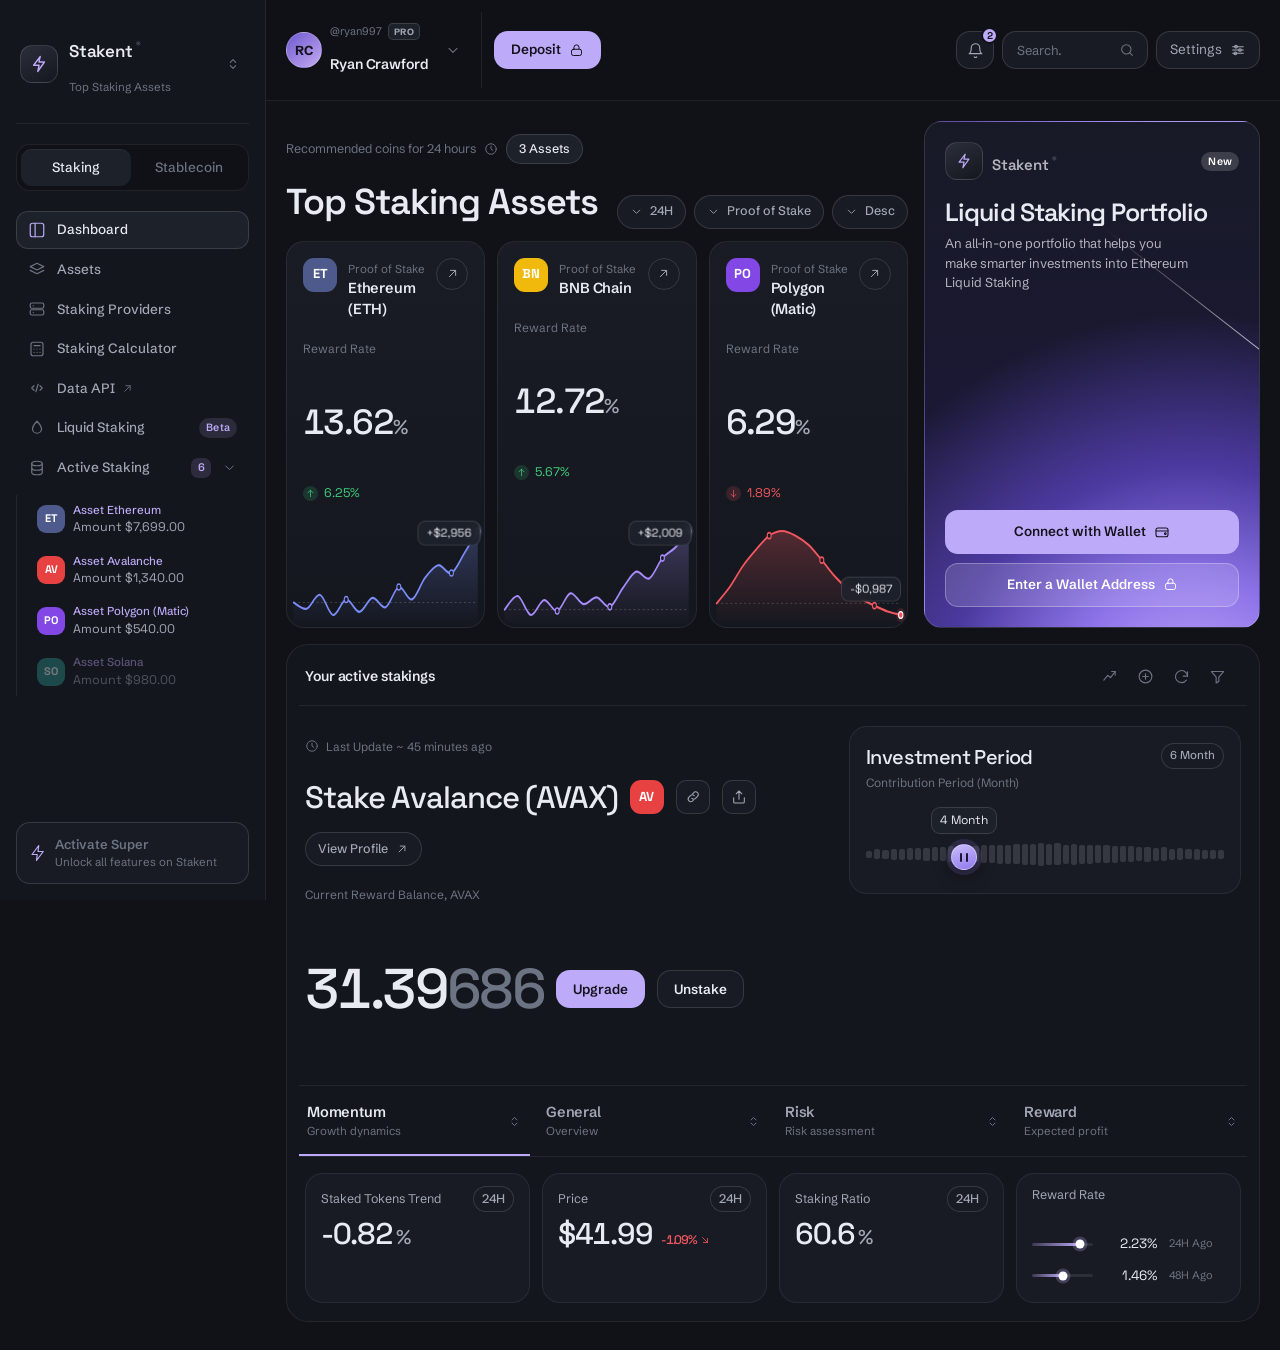
==== index.html @ 8766673e "feat: Stakent staking dashboard with GitHub Pages deploy Static, dependency-free recreation of a cry" ====
<!doctype html>
<html lang="en">
  <head>
    <meta charset="utf-8" />
    <meta name="viewport" content="width=device-width, initial-scale=1, viewport-fit=cover" />
    <title>Stakent Staking Dashboard</title>
    <meta
      name="description"
      content="Stakent — a liquid staking dashboard: top staking assets, reward rates and active positions."
    />
    <meta name="theme-color" content="#0c0e13" />
    <link rel="icon" href="./assets/img/favicon.svg" type="image/svg+xml" />

    <link rel="preconnect" href="https://fonts.googleapis.com" />
    <link rel="preconnect" href="https://fonts.gstatic.com" crossorigin />
    <link
      rel="stylesheet"
      href="https://fonts.googleapis.com/css2?family=Schibsted+Grotesk:wght@400;500;600;700&family=Space+Grotesk:wght@400;500;600;700&display=swap"
    />

    <link rel="stylesheet" href="./assets/css/tokens.css" />
    <link rel="stylesheet" href="./assets/css/layout.css" />
    <link rel="stylesheet" href="./assets/css/components.css" />
  </head>

  <body>
    <div class="app">
      <div class="scrim" aria-hidden="true"></div>

      <!-- ============================ sidebar ============================ -->
      <aside class="sidebar" aria-label="Sidebar">
        <div class="brand">
          <span class="brand__mark" data-icon="logo" data-icon-size="20"></span>
          <div>
            <p class="brand__name">Stakent<sup>®</sup></p>
            <p class="brand__sub">Top Staking Assets</p>
          </div>
          <button type="button" class="brand__switch" aria-label="Switch workspace">
            <span data-icon="chevronUpDown" data-icon-size="16"></span>
          </button>
        </div>

        <div class="segmented" role="group" aria-label="Portfolio type">
          <button type="button" aria-pressed="true">Staking</button>
          <button type="button" aria-pressed="false">Stablecoin</button>
        </div>

        <nav class="sidebar__nav" id="sidebar-nav" aria-label="Main"></nav>

        <div class="sidebar__foot">
          <button type="button" class="promo-super">
            <span data-icon="bolt" data-icon-size="18"></span>
            <span>
              <b>Activate Super</b>
              <span>Unlock all features on Stakent</span>
            </span>
          </button>
        </div>
      </aside>

      <!-- ============================= main ============================== -->
      <div class="main">
        <header class="topbar">
          <button type="button" class="menu-btn" id="menu-btn" aria-label="Open navigation">
            <span data-icon="menu" data-icon-size="18"></span>
          </button>

          <div class="user">
            <span class="user__avatar" aria-hidden="true">RC</span>
            <div>
              <p class="user__handle">@ryan997 <span class="user__pro">PRO</span></p>
              <p class="user__name">Ryan Crawford</p>
            </div>
            <button type="button" class="icon-btn icon-btn--bare" aria-label="Account menu">
              <span data-icon="chevronDown" data-icon-size="16"></span>
            </button>
          </div>

          <button type="button" class="btn btn--primary">
            Deposit <span data-icon="lock" data-icon-size="15"></span>
          </button>

          <div class="topbar__right">
            <button type="button" class="icon-btn" aria-label="Notifications, 2 unread">
              <span data-icon="bell" data-icon-size="17"></span>
              <span class="badge num" aria-hidden="true">2</span>
            </button>

            <div class="search">
              <label class="visually-hidden" for="q">Search assets</label>
              <input id="q" type="search" placeholder="Search." autocomplete="off" />
              <span data-icon="search" data-icon-size="16"></span>
            </div>

            <button type="button" class="pill-btn">
              Settings <span data-icon="settings" data-icon-size="16"></span>
            </button>
          </div>
        </header>

        <main class="content">
          <!-- ------------------------- overview ------------------------- -->
          <section class="overview" aria-labelledby="overview-title">
            <div>
              <div class="section-head">
                <div>
                  <p class="eyebrow">
                    Recommended coins for 24 hours
                    <span data-icon="clock" data-icon-size="14"></span>
                    <span class="chip chip--solid">3 Assets</span>
                  </p>
                  <h1 class="title-xl" id="overview-title">Top Staking Assets</h1>
                </div>

                <div class="section-head__filters" id="asset-filters">
                  <button type="button" class="chip chip--button">
                    <span data-icon="chevronDown" data-icon-size="13"></span> 24H
                  </button>
                  <button type="button" class="chip chip--button">
                    <span data-icon="chevronDown" data-icon-size="13"></span> Proof of Stake
                  </button>
                  <button type="button" class="chip chip--button">
                    <span data-icon="chevronDown" data-icon-size="13"></span> Desc
                  </button>
                </div>
              </div>

              <div class="asset-grid" id="asset-grid"></div>
            </div>

            <aside class="promo" aria-labelledby="promo-title">
              <div class="promo__top">
                <span class="brand__mark" data-icon="logo" data-icon-size="18"></span>
                <p class="brand__name">Stakent<sup>®</sup></p>
                <span class="tag">New</span>
              </div>
              <div>
                <h2 id="promo-title">Liquid Staking Portfolio</h2>
                <p>
                  An all-in-one portfolio that helps you make smarter investments into Ethereum
                  Liquid Staking
                </p>
              </div>
              <div class="promo__actions">
                <button type="button" class="btn btn--primary">
                  Connect with Wallet <span data-icon="wallet" data-icon-size="16"></span>
                </button>
                <button type="button" class="btn btn--glass">
                  Enter a Wallet Address <span data-icon="lock" data-icon-size="15"></span>
                </button>
              </div>
            </aside>
          </section>

          <!-- ---------------------- active stakings --------------------- -->
          <section class="panel" aria-labelledby="stakings-title">
            <header class="panel__head">
              <h3 id="stakings-title">Your active stakings</h3>
              <div class="panel__tools">
                <button type="button" class="icon-btn--bare" aria-label="Performance chart">
                  <span data-icon="chart" data-icon-size="17"></span>
                </button>
                <button type="button" class="icon-btn--bare" aria-label="Add a staking">
                  <span data-icon="plus" data-icon-size="17"></span>
                </button>
                <button type="button" class="icon-btn--bare" aria-label="Refresh">
                  <span data-icon="refresh" data-icon-size="17"></span>
                </button>
                <button type="button" class="icon-btn--bare" aria-label="Filter">
                  <span data-icon="filter" data-icon-size="17"></span>
                </button>
              </div>
            </header>

            <div class="staking__body">
              <div id="stake-summary"></div>

              <div class="period">
                <div class="period__head">
                  <div>
                    <h4>Investment Period</h4>
                    <p class="period__sub">Contribution Period (Month)</p>
                  </div>
                  <span class="chip chip--sm" id="period-plan"></span>
                </div>

                <div class="slider" id="period-slider">
                  <span class="slider__bubble"></span>
                  <div class="slider__ruler" aria-hidden="true"></div>
                  <input
                    id="period-months"
                    type="range"
                    step="1"
                    aria-label="Contribution period in months"
                  />
                  <span class="slider__knob"></span>
                </div>
              </div>
            </div>

            <div class="tabs" id="stat-tabs" role="tablist" aria-label="Staking metrics"></div>

            <div class="stat-grid" id="stat-grid" role="tabpanel" aria-labelledby="tab-momentum"></div>
          </section>
        </main>
      </div>
    </div>

    <script type="module" src="./assets/js/app.js"></script>
  </body>
</html>
---- assets/css/tokens.css ----
/* ==========================================================================
   tokens.css — design tokens, reset and base typography
   Single source of truth for color, type, spacing and radii.
   ========================================================================== */

:root {
  color-scheme: dark;

  /* Surfaces — neutrals carry a slight violet bias so they sit with the accent */
  --bg: #0c0e13;
  --shell: #101218;
  --panel: #14161d;
  --card: #181b23;
  --card-2: #1d212a;
  --line: rgba(255, 255, 255, 0.07);
  --line-2: rgba(255, 255, 255, 0.13);

  /* Ink */
  --ink: #e9ebf2;
  --ink-2: #a1a7b6;
  --ink-3: #6c7382;

  /* Accent */
  --accent: #bdaaf8;
  --accent-2: #8f78ef;
  --accent-deep: #5b46b8;

  /* Semantic — kept separate from the accent hue */
  --pos: #3ecf7e;
  --neg: #f2565f;

  /* Series colors for charts */
  --series-blue: #7b8bf7;
  --series-violet: #a78bfa;
  --series-red: #f2565f;

  /* Coin brand marks */
  --eth: #4f5a8c;
  --bnb: #f0b90b;
  --matic: #8247e5;
  --avax: #e84142;
  --sol: #2b8f88;

  /* Radii */
  --r-xl: 22px;
  --r-lg: 18px;
  --r-md: 14px;
  --r-sm: 10px;

  /* Type */
  --ui: "Schibsted Grotesk", -apple-system, BlinkMacSystemFont, "Segoe UI", Roboto,
    Helvetica, Arial, sans-serif;
  --display: "Space Grotesk", "Schibsted Grotesk", -apple-system, "Segoe UI", Roboto,
    Helvetica, Arial, sans-serif;

  /* Spacing scale */
  --sp-1: 4px;
  --sp-2: 8px;
  --sp-3: 12px;
  --sp-4: 16px;
  --sp-5: 20px;
  --sp-6: 28px;
}

/* --- reset ---------------------------------------------------------------- */

*,
*::before,
*::after {
  box-sizing: border-box;
}

html,
body {
  height: 100%;
}

body {
  margin: 0;
  background: var(--bg);
  color: var(--ink);
  font-family: var(--ui);
  font-size: 14px;
  line-height: 1.45;
  -webkit-font-smoothing: antialiased;
  text-rendering: optimizeLegibility;
}

button {
  font: inherit;
  color: inherit;
  background: none;
  border: 0;
  padding: 0;
  cursor: pointer;
}

a {
  color: inherit;
  text-decoration: none;
}

svg {
  display: block;
}

img {
  max-width: 100%;
}

ul {
  margin: 0;
  padding: 0;
  list-style: none;
}

h1,
h2,
h3,
h4 {
  margin: 0;
  text-wrap: balance;
}

/* --- base utilities ------------------------------------------------------- */

.num {
  font-family: var(--display);
  font-variant-numeric: tabular-nums;
}

.visually-hidden {
  position: absolute;
  width: 1px;
  height: 1px;
  margin: -1px;
  padding: 0;
  overflow: hidden;
  clip-path: inset(50%);
  white-space: nowrap;
}

:focus-visible {
  outline: 2px solid var(--accent);
  outline-offset: 2px;
  border-radius: 6px;
}

@media (prefers-reduced-motion: reduce) {
  *,
  *::before,
  *::after {
    animation-duration: 0.001ms !important;
    animation-iteration-count: 1 !important;
    transition-duration: 0.001ms !important;
  }
}
---- assets/css/layout.css ----
/* ==========================================================================
   layout.css — app shell, sidebar, topbar, content grids and breakpoints
   ========================================================================== */

.app {
  display: grid;
  grid-template-columns: 266px minmax(0, 1fr);
  min-height: 100%;
  background: var(--shell);
}

/* --- sidebar -------------------------------------------------------------- */

.sidebar {
  display: flex;
  flex-direction: column;
  gap: var(--sp-5);
  padding: var(--sp-5) var(--sp-4) var(--sp-4);
  background: var(--panel);
  border-right: 1px solid var(--line);
  position: sticky;
  top: 0;
  height: 100vh;
  height: 100dvh;
  overflow-y: auto;
  scrollbar-width: thin;
}

.sidebar__nav {
  display: flex;
  flex-direction: column;
  gap: 2px;
}

.sidebar__foot {
  margin-top: auto;
  padding-top: var(--sp-3);
}

/* --- main column ---------------------------------------------------------- */

.main {
  min-width: 0;
  display: flex;
  flex-direction: column;
}

.topbar {
  position: sticky;
  top: env(safe-area-inset-top, 0px);
  z-index: 30;
  display: flex;
  align-items: center;
  gap: var(--sp-3);
  padding: var(--sp-3) var(--sp-5);
  background: rgba(16, 18, 24, 0.92);
  backdrop-filter: blur(10px);
  border-bottom: 1px solid var(--line);
}

.topbar__right {
  margin-left: auto;
  display: flex;
  align-items: center;
  gap: var(--sp-2);
}

.content {
  padding-inline: var(--sp-5);
  padding-block: var(--sp-5) var(--sp-6);
  display: flex;
  flex-direction: column;
  gap: var(--sp-4);
}

/* --- section grids -------------------------------------------------------- */

.overview {
  display: grid;
  grid-template-columns: minmax(0, 1fr) 336px;
  gap: var(--sp-4);
  align-items: stretch;
}

.section-head {
  display: flex;
  align-items: flex-end;
  gap: var(--sp-4);
  flex-wrap: wrap;
  margin-bottom: var(--sp-3);
}

.section-head__filters {
  margin-left: auto;
  display: flex;
  gap: var(--sp-2);
  flex-wrap: wrap;
}

.asset-grid {
  display: grid;
  grid-template-columns: repeat(3, minmax(0, 1fr));
  gap: var(--sp-3);
}

.staking__body {
  display: grid;
  align-items: start;
  grid-template-columns: minmax(0, 1fr) 392px;
  gap: var(--sp-5);
  padding: var(--sp-5) 6px 6px;
}

.stat-grid {
  display: grid;
  grid-template-columns: repeat(4, minmax(0, 1fr));
  gap: var(--sp-3);
  padding: var(--sp-4) 6px 6px;
}

.tabs {
  display: grid;
  grid-template-columns: repeat(4, minmax(0, 1fr));
  gap: var(--sp-2);
  border-top: 1px solid var(--line);
  border-bottom: 1px solid var(--line);
  margin-top: 6px;
}

/* --- mobile drawer scrim -------------------------------------------------- */

.scrim {
  display: none;
}

/* --- breakpoints ---------------------------------------------------------- */

@media (max-width: 1240px) {
  .overview {
    grid-template-columns: minmax(0, 1fr);
  }
  .staking__body {
    grid-template-columns: minmax(0, 1fr);
  }
  .stat-grid {
    grid-template-columns: repeat(2, minmax(0, 1fr));
  }
}

@media (max-width: 1040px) {
  .app {
    grid-template-columns: minmax(0, 1fr);
  }
  .sidebar {
    position: fixed;
    z-index: 60;
    left: 0;
    top: 0;
    width: 282px;
    transform: translateX(-102%);
    transition: transform 0.26s ease;
  }
  .app.is-nav-open .sidebar {
    transform: none;
  }
  .app.is-nav-open .scrim {
    display: block;
    position: fixed;
    inset: 0;
    z-index: 55;
    background: rgba(6, 7, 10, 0.6);
  }
  .asset-grid {
    grid-template-columns: repeat(2, minmax(0, 1fr));
  }
  .tabs {
    grid-template-columns: repeat(2, minmax(0, 1fr));
  }
}

@media (max-width: 720px) {
  .content {
    padding-inline: var(--sp-4);
    padding-block: var(--sp-4) var(--sp-6);
  }
  .topbar {
    padding-inline: var(--sp-4);
    gap: var(--sp-2);
  }
  .asset-grid,
  .stat-grid,
  .tabs {
    grid-template-columns: minmax(0, 1fr);
  }
  .section-head__filters {
    margin-left: 0;
  }
  .staking__body {
    padding-inline: 0;
  }
  .stat-grid {
    padding-inline: 0;
  }
}
---- assets/css/components.css ----
/* ==========================================================================
   components.css — every repeated object on the dashboard
   Order: primitives → sidebar → topbar → asset cards → promo → staking panel
   ========================================================================== */

/* --- primitives ----------------------------------------------------------- */

.btn {
  display: inline-flex;
  align-items: center;
  justify-content: center;
  gap: var(--sp-2);
  height: 38px;
  padding-inline: var(--sp-4);
  border-radius: var(--r-md);
  border: 1px solid transparent;
  font-size: 13.5px;
  font-weight: 600;
  transition: transform 0.12s ease, filter 0.18s ease, background 0.18s ease;
}
.btn:active {
  transform: translateY(1px);
}
.btn--primary {
  background: var(--accent);
  color: #14121d;
}
.btn--primary:hover {
  filter: brightness(1.07);
}
.btn--outline {
  background: var(--card);
  border-color: var(--line-2);
  color: var(--ink);
}
.btn--outline:hover {
  background: var(--card-2);
}

.icon-btn {
  width: 38px;
  height: 38px;
  border-radius: var(--r-md);
  border: 1px solid var(--line-2);
  background: var(--card);
  display: grid;
  place-items: center;
  color: var(--ink-2);
  position: relative;
  flex: none;
}
.icon-btn:hover {
  background: var(--card-2);
  color: var(--ink);
}
.icon-btn--sm {
  width: 34px;
  height: 34px;
  border-radius: var(--r-sm);
}
.icon-btn--round {
  width: 32px;
  height: 32px;
  border-radius: 50%;
  background: transparent;
}
.icon-btn--bare {
  width: 32px;
  height: 32px;
  border-radius: 9px;
  border-color: transparent;
  background: transparent;
  color: var(--ink-3);
}
.icon-btn--bare:hover {
  background: var(--card-2);
}

.chip {
  display: inline-flex;
  align-items: center;
  gap: 7px;
  height: 30px;
  padding-inline: var(--sp-3);
  border-radius: 999px;
  border: 1px solid var(--line-2);
  background: var(--card);
  color: var(--ink-2);
  font-size: 12.5px;
  font-weight: 500;
  white-space: nowrap;
}
.chip--solid {
  background: var(--card-2);
  color: var(--ink);
}
.chip--button {
  height: 34px;
  cursor: pointer;
  transition: border-color 0.18s ease, color 0.18s ease;
}
.chip--button:hover {
  border-color: rgba(255, 255, 255, 0.24);
  color: var(--ink);
}
.chip--sm {
  height: 26px;
  padding-inline: var(--sp-2);
  font-size: 11.5px;
}

.tag {
  font-size: 10.5px;
  font-weight: 600;
  letter-spacing: 0.2px;
  padding: 2px 7px;
  border-radius: 999px;
  background: rgba(189, 170, 248, 0.14);
  color: var(--accent);
}

.count {
  min-width: 20px;
  height: 20px;
  padding-inline: 6px;
  border-radius: 7px;
  display: grid;
  place-items: center;
  background: rgba(189, 170, 248, 0.15);
  color: var(--accent);
  font-size: 11px;
  font-weight: 600;
}

.eyebrow {
  display: flex;
  align-items: center;
  gap: var(--sp-2);
  flex-wrap: wrap;
  color: var(--ink-3);
  font-size: 12.5px;
}

.title-xl {
  font-family: var(--display);
  font-size: clamp(26px, 3.4vw, 36px);
  font-weight: 600;
  letter-spacing: -1px;
  margin-top: 6px;
}

.coin-mark {
  display: grid;
  place-items: center;
  flex: none;
  color: #fff;
  font-family: var(--display);
  font-weight: 700;
  border-radius: 11px;
  width: 34px;
  height: 34px;
  font-size: 13px;
}
.coin-mark--sm {
  width: 28px;
  height: 28px;
  border-radius: 9px;
  font-size: 11px;
}

/* --- sidebar -------------------------------------------------------------- */

.brand {
  display: flex;
  align-items: center;
  gap: 11px;
  padding: 2px 4px var(--sp-4);
  border-bottom: 1px solid var(--line);
}
.brand__mark {
  width: 38px;
  height: 38px;
  border-radius: 12px;
  flex: none;
  display: grid;
  place-items: center;
  background: linear-gradient(150deg, #2b2f3b, #15171e);
  border: 1px solid var(--line-2);
  color: var(--accent);
}
.brand__name {
  display: flex;
  align-items: flex-start;
  gap: 3px;
  font-family: var(--display);
  font-size: 17px;
  font-weight: 600;
  letter-spacing: -0.2px;
}
.brand__name sup {
  font-size: 9px;
  font-weight: 500;
  color: var(--ink-3);
}
.brand__sub {
  margin-top: -2px;
  font-size: 11.5px;
  color: var(--ink-3);
}
.brand__switch {
  margin-left: auto;
  color: var(--ink-3);
  display: grid;
  place-items: center;
  padding: var(--sp-1);
}

.segmented {
  display: grid;
  grid-template-columns: 1fr 1fr;
  gap: var(--sp-1);
  padding: var(--sp-1);
  background: #0f1117;
  border: 1px solid var(--line);
  border-radius: var(--r-md);
}
.segmented button {
  padding: 9px var(--sp-2);
  border-radius: 11px;
  font-size: 13.5px;
  font-weight: 500;
  color: var(--ink-3);
  transition: background 0.18s ease, color 0.18s ease;
}
.segmented button[aria-pressed="true"] {
  background: var(--card-2);
  color: var(--ink);
  box-shadow: inset 0 1px 0 rgba(255, 255, 255, 0.05);
}

.nav-item {
  display: flex;
  align-items: center;
  gap: 11px;
  width: 100%;
  text-align: left;
  padding: var(--sp-2) 11px;
  border-radius: 12px;
  border: 1px solid transparent;
  color: var(--ink-2);
  font-size: 13.5px;
  font-weight: 500;
  transition: background 0.16s ease, color 0.16s ease;
}
.nav-item:hover {
  background: rgba(255, 255, 255, 0.035);
  color: var(--ink);
}
.nav-item.is-active {
  background: var(--card-2);
  border-color: var(--line-2);
  color: var(--ink);
}
.nav-item__icon {
  color: var(--ink-3);
  flex: none;
}
.nav-item.is-active .nav-item__icon {
  color: var(--accent);
}
.nav-item__label {
  flex: 1;
  display: flex;
  align-items: center;
  gap: 6px;
}
.nav-item__external {
  color: var(--ink-3);
}
.nav-item__caret {
  color: var(--ink-3);
  transition: transform 0.2s ease;
}
.nav-item[aria-expanded="false"] .nav-item__caret {
  transform: rotate(180deg);
}

.nav-sub {
  display: flex;
  flex-direction: column;
  gap: 2px;
  margin: 6px 0 2px;
  padding-left: var(--sp-3);
  border-left: 1px solid var(--line);
}
.nav-sub__row {
  display: flex;
  align-items: center;
  gap: var(--sp-2);
  width: 100%;
  text-align: left;
  padding: 7px var(--sp-2);
  border-radius: 11px;
}
.nav-sub__row:hover {
  background: rgba(255, 255, 255, 0.035);
}
.nav-sub__row.is-muted {
  opacity: 0.42;
}
.nav-sub__label {
  display: block;
  font-size: 11.5px;
  font-weight: 500;
  color: var(--accent);
}
.nav-sub__value {
  display: block;
  font-size: 12.5px;
  color: var(--ink-2);
  font-family: var(--display);
}

.promo-super {
  display: flex;
  align-items: center;
  gap: var(--sp-2);
  width: 100%;
  text-align: left;
  padding: var(--sp-3);
  background: var(--card);
  border: 1px solid var(--line-2);
  border-radius: var(--r-md);
  transition: border-color 0.18s ease, background 0.18s ease;
}
.promo-super:hover {
  border-color: rgba(189, 170, 248, 0.45);
  background: var(--card-2);
}
.promo-super [data-icon] {
  color: var(--accent);
  flex: none;
}
.promo-super b {
  display: block;
  font-size: 13px;
  font-weight: 600;
}
.promo-super span {
  display: block;
  font-size: 11.5px;
  color: var(--ink-3);
}

/* --- topbar --------------------------------------------------------------- */

.menu-btn {
  display: none;
  width: 36px;
  height: 36px;
  border: 1px solid var(--line-2);
  border-radius: 11px;
  place-items: center;
  color: var(--ink-2);
  flex: none;
}

.user {
  display: flex;
  align-items: center;
  gap: var(--sp-2);
  padding-right: var(--sp-3);
  border-right: 1px solid var(--line);
}
.user__avatar {
  width: 36px;
  height: 36px;
  border-radius: 50%;
  flex: none;
  display: grid;
  place-items: center;
  background: linear-gradient(140deg, #6f5ad0, #c3a9f0);
  border: 1px solid rgba(255, 255, 255, 0.18);
  color: #12121a;
  font-weight: 700;
  font-size: 13px;
}
.user__handle {
  display: flex;
  align-items: center;
  gap: 6px;
  font-size: 11px;
  color: var(--ink-3);
}
.user__pro {
  font-size: 9px;
  font-weight: 700;
  letter-spacing: 0.4px;
  padding: 1px 5px;
  border-radius: 5px;
  background: var(--card-2);
  border: 1px solid var(--line-2);
  color: var(--ink-2);
}
.user__name {
  font-size: 14px;
  font-weight: 600;
  letter-spacing: -0.1px;
}

.badge {
  position: absolute;
  top: -5px;
  right: -5px;
  min-width: 17px;
  height: 17px;
  border-radius: 999px;
  background: var(--accent);
  border: 2px solid var(--shell);
  color: #16121f;
  font-size: 10px;
  font-weight: 700;
  display: grid;
  place-items: center;
}

.search {
  display: flex;
  align-items: center;
  gap: var(--sp-2);
  height: 38px;
  padding-inline: var(--sp-3);
  border-radius: var(--r-md);
  border: 1px solid var(--line-2);
  background: var(--card);
  color: var(--ink-3);
}
.search input {
  width: 96px;
  border: 0;
  outline: none;
  background: none;
  color: var(--ink);
  font: inherit;
  font-size: 13px;
}
.search input::placeholder {
  color: var(--ink-3);
}

.pill-btn {
  display: inline-flex;
  align-items: center;
  gap: var(--sp-2);
  height: 38px;
  padding-inline: 13px;
  border-radius: var(--r-md);
  border: 1px solid var(--line-2);
  background: var(--card);
  color: var(--ink-2);
  font-size: 13.5px;
}
.pill-btn:hover {
  background: var(--card-2);
  color: var(--ink);
}

/* --- asset cards ---------------------------------------------------------- */

.asset-card {
  position: relative;
  overflow: hidden;
  display: flex;
  flex-direction: column;
  min-height: 246px;
  padding: var(--sp-4) var(--sp-4) 0;
  background: linear-gradient(180deg, #191c24, #14171e);
  border: 1px solid var(--line);
  border-radius: var(--r-lg);
  transition: border-color 0.2s ease, transform 0.2s ease;
}
.asset-card:hover {
  border-color: var(--line-2);
  transform: translateY(-2px);
}
.asset-card__head {
  display: flex;
  align-items: flex-start;
  gap: 11px;
}
.asset-card__kind {
  font-size: 11.5px;
  color: var(--ink-3);
}
.asset-card__name {
  font-size: 14.5px;
  font-weight: 600;
  letter-spacing: -0.2px;
}
.asset-card__head .icon-btn--round {
  margin-left: auto;
}
.asset-card__label {
  margin-top: var(--sp-5);
  font-size: 12px;
  color: var(--ink-3);
}
.asset-card__rate {
  font-family: var(--display);
  font-size: 35px;
  font-weight: 500;
  letter-spacing: -1.6px;
  line-height: 1.05;
}
.asset-card__rate span {
  font-size: 20px;
  letter-spacing: -0.5px;
  color: var(--ink-2);
}

.delta {
  display: inline-flex;
  align-items: center;
  gap: 6px;
  margin-top: var(--sp-2);
  font-family: var(--display);
  font-size: 12.5px;
}
.delta--up {
  color: var(--pos);
}
.delta--down {
  color: var(--neg);
}
.delta__dot {
  width: 15px;
  height: 15px;
  border-radius: 50%;
  display: grid;
  place-items: center;
  flex: none;
}
.delta--up .delta__dot {
  background: rgba(62, 207, 126, 0.16);
}
.delta--down .delta__dot {
  background: rgba(242, 86, 95, 0.16);
}

.spark {
  position: relative;
  margin: auto calc(var(--sp-4) * -1) 0;
  height: 112px;
}
.spark svg {
  width: 100%;
  height: 100%;
}
.spark__tip {
  position: absolute;
  transform: translate(-50%, -50%);
  padding: 3px var(--sp-2);
  border-radius: var(--sp-2);
  background: rgba(30, 34, 44, 0.92);
  border: 1px solid var(--line-2);
  backdrop-filter: blur(4px);
  font-family: var(--display);
  font-size: 11.5px;
  white-space: nowrap;
  pointer-events: none;
}

/* --- promo card ----------------------------------------------------------- */

.promo {
  position: relative;
  overflow: hidden;
  display: flex;
  flex-direction: column;
  gap: var(--sp-3);
  min-height: 100%;
  padding: var(--sp-5);
  border-radius: var(--r-lg);
  border: 1px solid rgba(255, 255, 255, 0.12);
  background: radial-gradient(
      120% 80% at 80% 118%,
      #cbb6ff 0%,
      #8d73e8 34%,
      #4c3aa0 62%,
      rgba(20, 18, 38, 0) 100%
    ),
    linear-gradient(180deg, #171a26 0%, #1b1834 58%, #2a2150 100%);
}
.promo::after {
  content: "";
  position: absolute;
  right: -40px;
  top: 34%;
  width: 220px;
  height: 1px;
  background: linear-gradient(90deg, rgba(255, 255, 255, 0), rgba(255, 255, 255, 0.75));
  transform: rotate(38deg);
}
.promo__top {
  display: flex;
  align-items: center;
  gap: 9px;
}
.promo__top .brand__name {
  font-size: 15px;
}
.promo__top .tag {
  margin-left: auto;
  background: rgba(255, 255, 255, 0.16);
  color: #fff;
}
.promo h2 {
  margin-top: 6px;
  font-family: var(--display);
  font-size: 25px;
  font-weight: 600;
  letter-spacing: -0.9px;
  line-height: 1.12;
}
.promo p {
  margin: var(--sp-2) 0 0;
  max-width: 31ch;
  font-size: 13px;
  line-height: 1.5;
  color: rgba(233, 235, 242, 0.74);
}
.promo__actions {
  margin-top: auto;
  display: flex;
  flex-direction: column;
  gap: 9px;
  position: relative;
  z-index: 1;
}
.promo__actions .btn {
  width: 100%;
  height: 44px;
  border-radius: 13px;
}
.btn--glass {
  background: rgba(255, 255, 255, 0.14);
  border: 1px solid rgba(255, 255, 255, 0.28);
  color: #fff;
  backdrop-filter: blur(6px);
}
.btn--glass:hover {
  background: rgba(255, 255, 255, 0.2);
}

/* --- active staking panel ------------------------------------------------- */

.panel {
  padding: var(--sp-3);
  background: var(--panel);
  border: 1px solid var(--line);
  border-radius: var(--r-xl);
}
.panel__head {
  display: flex;
  align-items: center;
  gap: var(--sp-3);
  padding: var(--sp-1) 6px var(--sp-3);
  border-bottom: 1px solid var(--line);
}
.panel__head h3 {
  font-size: 14px;
  font-weight: 600;
  letter-spacing: -0.1px;
}
.panel__tools {
  margin-left: auto;
  display: flex;
  gap: var(--sp-1);
}

.stamp {
  display: inline-flex;
  align-items: center;
  gap: 7px;
  font-size: 12px;
  color: var(--ink-3);
}

.stake__title {
  display: flex;
  align-items: center;
  gap: var(--sp-3);
  flex-wrap: wrap;
  margin-top: var(--sp-2);
}
.stake__title h2 {
  font-family: var(--display);
  font-size: clamp(24px, 3vw, 31px);
  font-weight: 500;
  letter-spacing: -1.1px;
}
.stake__label {
  margin: var(--sp-5) 0 2px;
  font-size: 12px;
  color: var(--ink-3);
}
.stake__balance-row {
  display: flex;
  align-items: center;
  gap: var(--sp-3);
  flex-wrap: wrap;
}
.stake__balance {
  font-family: var(--display);
  font-size: clamp(38px, 5.4vw, 56px);
  font-weight: 500;
  letter-spacing: -2.6px;
  line-height: 1;
}
.stake__balance .dim {
  color: var(--ink-3);
}

/* --- investment period ---------------------------------------------------- */

.period {
  padding: var(--sp-4);
  background: var(--card);
  border: 1px solid var(--line);
  border-radius: var(--r-lg);
}
.period__head {
  display: flex;
  align-items: flex-start;
  gap: var(--sp-3);
}
.period h4 {
  font-family: var(--display);
  font-size: 20px;
  font-weight: 500;
  letter-spacing: -0.6px;
}
.period__sub {
  margin-top: 2px;
  font-size: 12px;
  color: var(--ink-3);
}
.period__head .chip {
  margin-left: auto;
}

.slider {
  position: relative;
  margin-top: 34px;
  padding-bottom: 6px;
}
.slider__ruler {
  display: flex;
  align-items: center;
  justify-content: space-between;
  gap: 2px;
  height: 34px;
}
.slider__ruler i {
  flex: 1;
  border-radius: 2px;
  background: var(--line-2);
}
.slider input[type="range"] {
  position: absolute;
  inset: 0;
  width: 100%;
  height: 100%;
  margin: 0;
  opacity: 0;
  cursor: grab;
}
.slider__knob {
  position: absolute;
  top: 50%;
  width: 26px;
  height: 26px;
  border-radius: 50%;
  transform: translate(-50%, -50%);
  background: linear-gradient(160deg, #cdbcfb, #8f78ef);
  border: 1px solid rgba(255, 255, 255, 0.35);
  box-shadow: 0 0 0 5px rgba(143, 120, 239, 0.16), 0 6px 18px rgba(0, 0, 0, 0.45);
  display: grid;
  place-items: center;
  pointer-events: none;
}
.slider__knob::before,
.slider__knob::after {
  content: "";
  position: absolute;
  width: 2px;
  height: 9px;
  border-radius: 2px;
  background: #1b1630;
}
.slider__knob::before {
  transform: translateX(-3px);
}
.slider__knob::after {
  transform: translateX(3px);
}
.slider input[type="range"]:focus-visible ~ .slider__knob {
  box-shadow: 0 0 0 4px var(--accent);
}
.slider__bubble {
  position: absolute;
  top: -30px;
  transform: translateX(-50%);
  padding: var(--sp-1) var(--sp-2);
  border-radius: 9px;
  background: var(--card-2);
  border: 1px solid var(--line-2);
  font-family: var(--display);
  font-size: 12px;
  white-space: nowrap;
  pointer-events: none;
}

/* --- tabs ----------------------------------------------------------------- */

.tab {
  display: flex;
  align-items: center;
  gap: var(--sp-2);
  width: 100%;
  text-align: left;
  padding: var(--sp-4) var(--sp-2);
}
.tab b {
  display: block;
  font-size: 14.5px;
  font-weight: 600;
  letter-spacing: -0.2px;
  color: var(--ink-2);
}
.tab span {
  display: block;
  font-size: 11.5px;
  color: var(--ink-3);
}
.tab [data-icon] {
  margin-left: auto;
  color: var(--ink-3);
  flex: none;
}
.tab[aria-selected="true"] {
  box-shadow: inset 0 -2px 0 var(--accent);
}
.tab[aria-selected="true"] b {
  color: var(--ink);
}

/* --- stat cards ----------------------------------------------------------- */

.stat {
  display: flex;
  flex-direction: column;
  min-height: 112px;
  padding: var(--sp-3) 15px var(--sp-4);
  background: var(--card);
  border: 1px solid var(--line);
  border-radius: var(--r-lg);
}
.stat__head {
  display: flex;
  align-items: center;
  gap: var(--sp-2);
}
.stat__head span {
  font-size: 12.5px;
  color: var(--ink-2);
}
.stat__head .chip {
  margin-left: auto;
}
.stat__value {
  margin-top: auto;
  display: flex;
  align-items: baseline;
  gap: 3px;
  font-family: var(--display);
  font-size: 30px;
  font-weight: 500;
  letter-spacing: -1.3px;
}
.stat__value em {
  font-style: normal;
  font-size: 20px;
  color: var(--ink-2);
}
.stat__value small {
  display: inline-flex;
  align-items: center;
  gap: 3px;
  margin-left: 6px;
  font-size: 12.5px;
}
.stat__value small.is-down {
  color: var(--neg);
}
.stat__value small.is-up {
  color: var(--pos);
}

.meters {
  margin-top: auto;
  display: flex;
  flex-direction: column;
  gap: var(--sp-3);
}
.meter {
  display: flex;
  align-items: center;
  gap: var(--sp-3);
}
.meter__track {
  position: relative;
  flex: 1;
  height: 3px;
  border-radius: 2px;
  background: rgba(255, 255, 255, 0.09);
}
.meter__fill {
  position: absolute;
  inset: 0 auto 0 0;
  border-radius: 2px;
  background: linear-gradient(90deg, rgba(143, 120, 239, 0.15), var(--accent));
}
.meter__knob {
  position: absolute;
  top: 50%;
  width: 9px;
  height: 9px;
  border-radius: 50%;
  background: #fff;
  transform: translate(-50%, -50%);
  box-shadow: 0 0 0 3px rgba(189, 170, 248, 0.25);
}
.meter__value {
  min-width: 52px;
  text-align: right;
  font-family: var(--display);
  font-size: 13.5px;
}
.meter__when {
  min-width: 56px;
  font-size: 11px;
  color: var(--ink-3);
}

/* --- responsive: topbar pieces own their own breakpoints ------------------ */
/* Kept here, not in layout.css, so the later stylesheet cannot undo them. */

@media (max-width: 1040px) {
  .menu-btn {
    display: grid;
  }
}

@media (max-width: 720px) {
  .search,
  .user {
    display: none;
  }
}
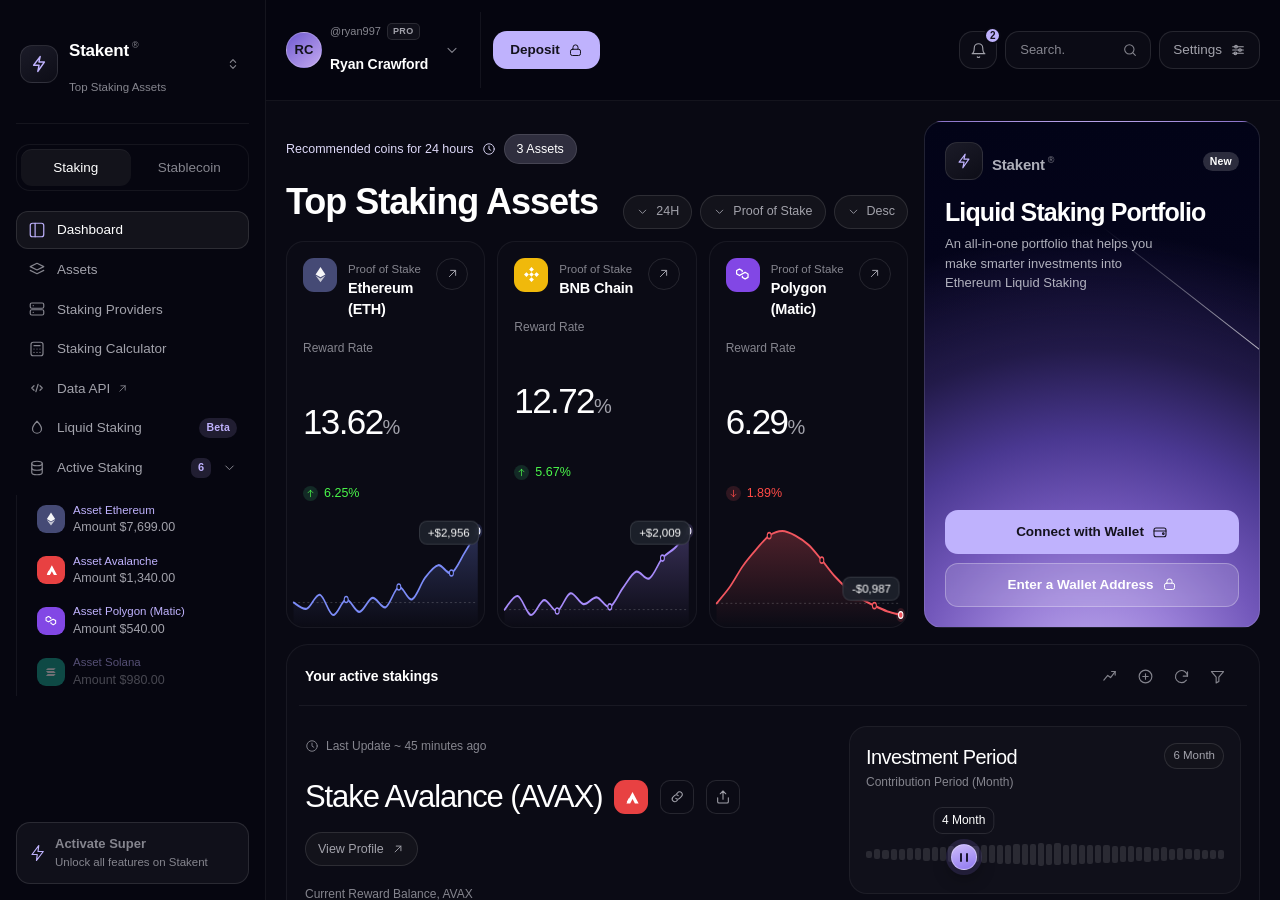
==== commit 1dc9a765: "feat: retype and recolor from measurements of the reference Typography and color were both picked by" ====
--- a/index.html
+++ b/index.html
@@ -8,14 +8,14 @@
       name="description"
       content="Stakent — a liquid staking dashboard: top staking assets, reward rates and active positions."
     />
-    <meta name="theme-color" content="#0c0e13" />
+    <meta name="theme-color" content="#060610" />
     <link rel="icon" href="./assets/img/favicon.svg" type="image/svg+xml" />
 
-    <link rel="preconnect" href="https://fonts.googleapis.com" />
-    <link rel="preconnect" href="https://fonts.gstatic.com" crossorigin />
+    <link rel="preconnect" href="https://api.fontshare.com" />
+    <link rel="preconnect" href="https://cdn.fontshare.com" crossorigin />
     <link
       rel="stylesheet"
-      href="https://fonts.googleapis.com/css2?family=Schibsted+Grotesk:wght@400;500;600;700&family=Space+Grotesk:wght@400;500;600;700&display=swap"
+      href="https://api.fontshare.com/v2/css?f%5B%5D=general-sans@400,500,600,700&display=swap"
     />
 
     <link rel="stylesheet" href="./assets/css/tokens.css" />
--- a/assets/css/tokens.css
+++ b/assets/css/tokens.css
@@ -6,28 +6,31 @@
 :root {
   color-scheme: dark;
 
-  /* Surfaces — neutrals carry a slight violet bias so they sit with the accent */
-  --bg: #0c0e13;
-  --shell: #101218;
-  --panel: #14161d;
-  --card: #181b23;
-  --card-2: #1d212a;
-  --line: rgba(255, 255, 255, 0.07);
-  --line-2: rgba(255, 255, 255, 0.13);
+  /* Surfaces — sampled from the reference: near-black with a violet cast
+     (R≈G, B a few points higher), layered darkest-outward. */
+  --bg: #060610;        /* sidebar and topbar */
+  --shell: #090913;     /* main content ground */
+  --panel: #0b0b15;     /* cards and panels */
+  --card: #0b0b15;
+  --card-2: #10101a;    /* nested: stat cards, investment period */
+  --card-3: #13131b;    /* active nav row, filter chips */
+  --line: rgba(255, 255, 255, 0.06);
+  --line-2: rgba(255, 255, 255, 0.11);
 
   /* Ink */
-  --ink: #e9ebf2;
-  --ink-2: #a1a7b6;
-  --ink-3: #6c7382;
+  --ink: #ffffff;
+  --ink-2: #a2a2ab;
+  --ink-3: #85858e;
+  --ink-violet: #ded9f8;  /* the eyebrow line reads violet-white */
 
   /* Accent */
-  --accent: #bdaaf8;
+  --accent: #bfb2fd;
   --accent-2: #8f78ef;
-  --accent-deep: #5b46b8;
+  --accent-deep: #574193;
 
-  /* Semantic — kept separate from the accent hue */
-  --pos: #3ecf7e;
-  --neg: #f2565f;
+  /* Semantic — separate from the accent hue */
+  --pos: #4af64a;
+  --neg: #ff4a46;
 
   /* Series colors for charts */
   --series-blue: #7b8bf7;
@@ -35,11 +38,11 @@
   --series-red: #f2565f;
 
   /* Coin brand marks */
-  --eth: #4f5a8c;
+  --eth: #454a75;
   --bnb: #f0b90b;
   --matic: #8247e5;
   --avax: #e84142;
-  --sol: #2b8f88;
+  --sol: #19a58f;
 
   /* Radii */
   --r-xl: 22px;
@@ -47,11 +50,11 @@
   --r-md: 14px;
   --r-sm: 10px;
 
-  /* Type */
-  --ui: "Schibsted Grotesk", -apple-system, BlinkMacSystemFont, "Segoe UI", Roboto,
+  /* Type — one family throughout, as in the reference */
+  --ui: "General Sans", -apple-system, BlinkMacSystemFont, "Segoe UI", Roboto,
     Helvetica, Arial, sans-serif;
-  --display: "Space Grotesk", "Schibsted Grotesk", -apple-system, "Segoe UI", Roboto,
-    Helvetica, Arial, sans-serif;
+  --display: "General Sans", -apple-system, "Segoe UI", Roboto, Helvetica, Arial,
+    sans-serif;
 
   /* Spacing scale */
   --sp-1: 4px;
--- a/assets/css/layout.css
+++ b/assets/css/layout.css
@@ -2,10 +2,14 @@
    layout.css — app shell, sidebar, topbar, content grids and breakpoints
    ========================================================================== */
 
+/* The shell owns the viewport: the sidebar spans its full height and the
+   content pane scrolls inside, so the two columns always end together. */
 .app {
   display: grid;
   grid-template-columns: 266px minmax(0, 1fr);
-  min-height: 100%;
+  height: 100vh;
+  height: 100dvh;
+  overflow: hidden;
   background: var(--shell);
 }
 
@@ -16,12 +20,9 @@
   flex-direction: column;
   gap: var(--sp-5);
   padding: var(--sp-5) var(--sp-4) var(--sp-4);
-  background: var(--panel);
+  background: var(--bg);
   border-right: 1px solid var(--line);
-  position: sticky;
-  top: 0;
-  height: 100vh;
-  height: 100dvh;
+  height: 100%;
   overflow-y: auto;
   scrollbar-width: thin;
 }
@@ -41,8 +42,11 @@
 
 .main {
   min-width: 0;
-  display: flex;
-  flex-direction: column;
+  min-height: 0;
+  display: flex;
+  flex-direction: column;
+  overflow-y: auto;
+  scrollbar-width: thin;
 }
 
 .topbar {
@@ -53,7 +57,7 @@
   align-items: center;
   gap: var(--sp-3);
   padding: var(--sp-3) var(--sp-5);
-  background: rgba(16, 18, 24, 0.92);
+  background: rgba(6, 6, 16, 0.92);
   backdrop-filter: blur(10px);
   border-bottom: 1px solid var(--line);
 }
@@ -67,7 +71,9 @@
 
 .content {
   padding-inline: var(--sp-5);
-  padding-block: var(--sp-5) var(--sp-6);
+  /* Bottom padding matches the sidebar's, so at full scroll the panel and
+     the Activate Super card end on the same line. */
+  padding-block: var(--sp-5) var(--sp-4);
   display: flex;
   flex-direction: column;
   gap: var(--sp-4);
--- a/assets/css/components.css
+++ b/assets/css/components.css
@@ -29,7 +29,7 @@
   filter: brightness(1.07);
 }
 .btn--outline {
-  background: var(--card);
+  background: var(--card-3);
   border-color: var(--line-2);
   color: var(--ink);
 }
@@ -84,14 +84,14 @@
   padding-inline: var(--sp-3);
   border-radius: 999px;
   border: 1px solid var(--line-2);
-  background: var(--card);
+  background: var(--card-3);
   color: var(--ink-2);
   font-size: 12.5px;
   font-weight: 500;
   white-space: nowrap;
 }
 .chip--solid {
-  background: var(--card-2);
+  background: #2f2e3e;
   color: var(--ink);
 }
 .chip--button {
@@ -137,7 +137,7 @@
   align-items: center;
   gap: var(--sp-2);
   flex-wrap: wrap;
-  color: var(--ink-3);
+  color: var(--ink-violet);
   font-size: 12.5px;
 }
 
@@ -184,7 +184,7 @@
   flex: none;
   display: grid;
   place-items: center;
-  background: linear-gradient(150deg, #2b2f3b, #15171e);
+  background: linear-gradient(150deg, #1b1b28, #0d0d17);
   border: 1px solid var(--line-2);
   color: var(--accent);
 }
@@ -220,7 +220,7 @@
   grid-template-columns: 1fr 1fr;
   gap: var(--sp-1);
   padding: var(--sp-1);
-  background: #0f1117;
+  background: var(--bg);
   border: 1px solid var(--line);
   border-radius: var(--r-md);
 }
@@ -233,7 +233,7 @@
   transition: background 0.18s ease, color 0.18s ease;
 }
 .segmented button[aria-pressed="true"] {
-  background: var(--card-2);
+  background: var(--card-3);
   color: var(--ink);
   box-shadow: inset 0 1px 0 rgba(255, 255, 255, 0.05);
 }
@@ -257,7 +257,7 @@
   color: var(--ink);
 }
 .nav-item.is-active {
-  background: var(--card-2);
+  background: var(--card-3);
   border-color: var(--line-2);
   color: var(--ink);
 }
@@ -328,7 +328,7 @@
   width: 100%;
   text-align: left;
   padding: var(--sp-3);
-  background: var(--card);
+  background: var(--card-2);
   border: 1px solid var(--line-2);
   border-radius: var(--r-md);
   transition: border-color 0.18s ease, background 0.18s ease;
@@ -474,7 +474,7 @@
   flex-direction: column;
   min-height: 246px;
   padding: var(--sp-4) var(--sp-4) 0;
-  background: linear-gradient(180deg, #191c24, #14171e);
+  background: var(--card);
   border: 1px solid var(--line);
   border-radius: var(--r-lg);
   transition: border-color 0.2s ease, transform 0.2s ease;
@@ -582,14 +582,18 @@
   padding: var(--sp-5);
   border-radius: var(--r-lg);
   border: 1px solid rgba(255, 255, 255, 0.12);
+  /* Gradient stops sampled from the reference: near-black top, lavender glow
+     rising from the bottom edge. */
   background: radial-gradient(
-      120% 80% at 80% 118%,
-      #cbb6ff 0%,
-      #8d73e8 34%,
-      #4c3aa0 62%,
-      rgba(20, 18, 38, 0) 100%
+      145% 88% at 50% 110%,
+      #c3aef2 0%,
+      #9a80d8 20%,
+      #7358bb 36%,
+      #4a3891 54%,
+      #221a49 74%,
+      rgba(2, 3, 23, 0) 100%
     ),
-    linear-gradient(180deg, #171a26 0%, #1b1834 58%, #2a2150 100%);
+    linear-gradient(180deg, #020317 0%, #06051e 55%, #0d082a 100%);
 }
 .promo::after {
   content: "";
@@ -725,7 +729,7 @@
 
 .period {
   padding: var(--sp-4);
-  background: var(--card);
+  background: var(--card-2);
   border: 1px solid var(--line);
   border-radius: var(--r-lg);
 }
@@ -862,7 +866,7 @@
   flex-direction: column;
   min-height: 112px;
   padding: var(--sp-3) 15px var(--sp-4);
-  background: var(--card);
+  background: var(--card-2);
   border: 1px solid var(--line);
   border-radius: var(--r-lg);
 }
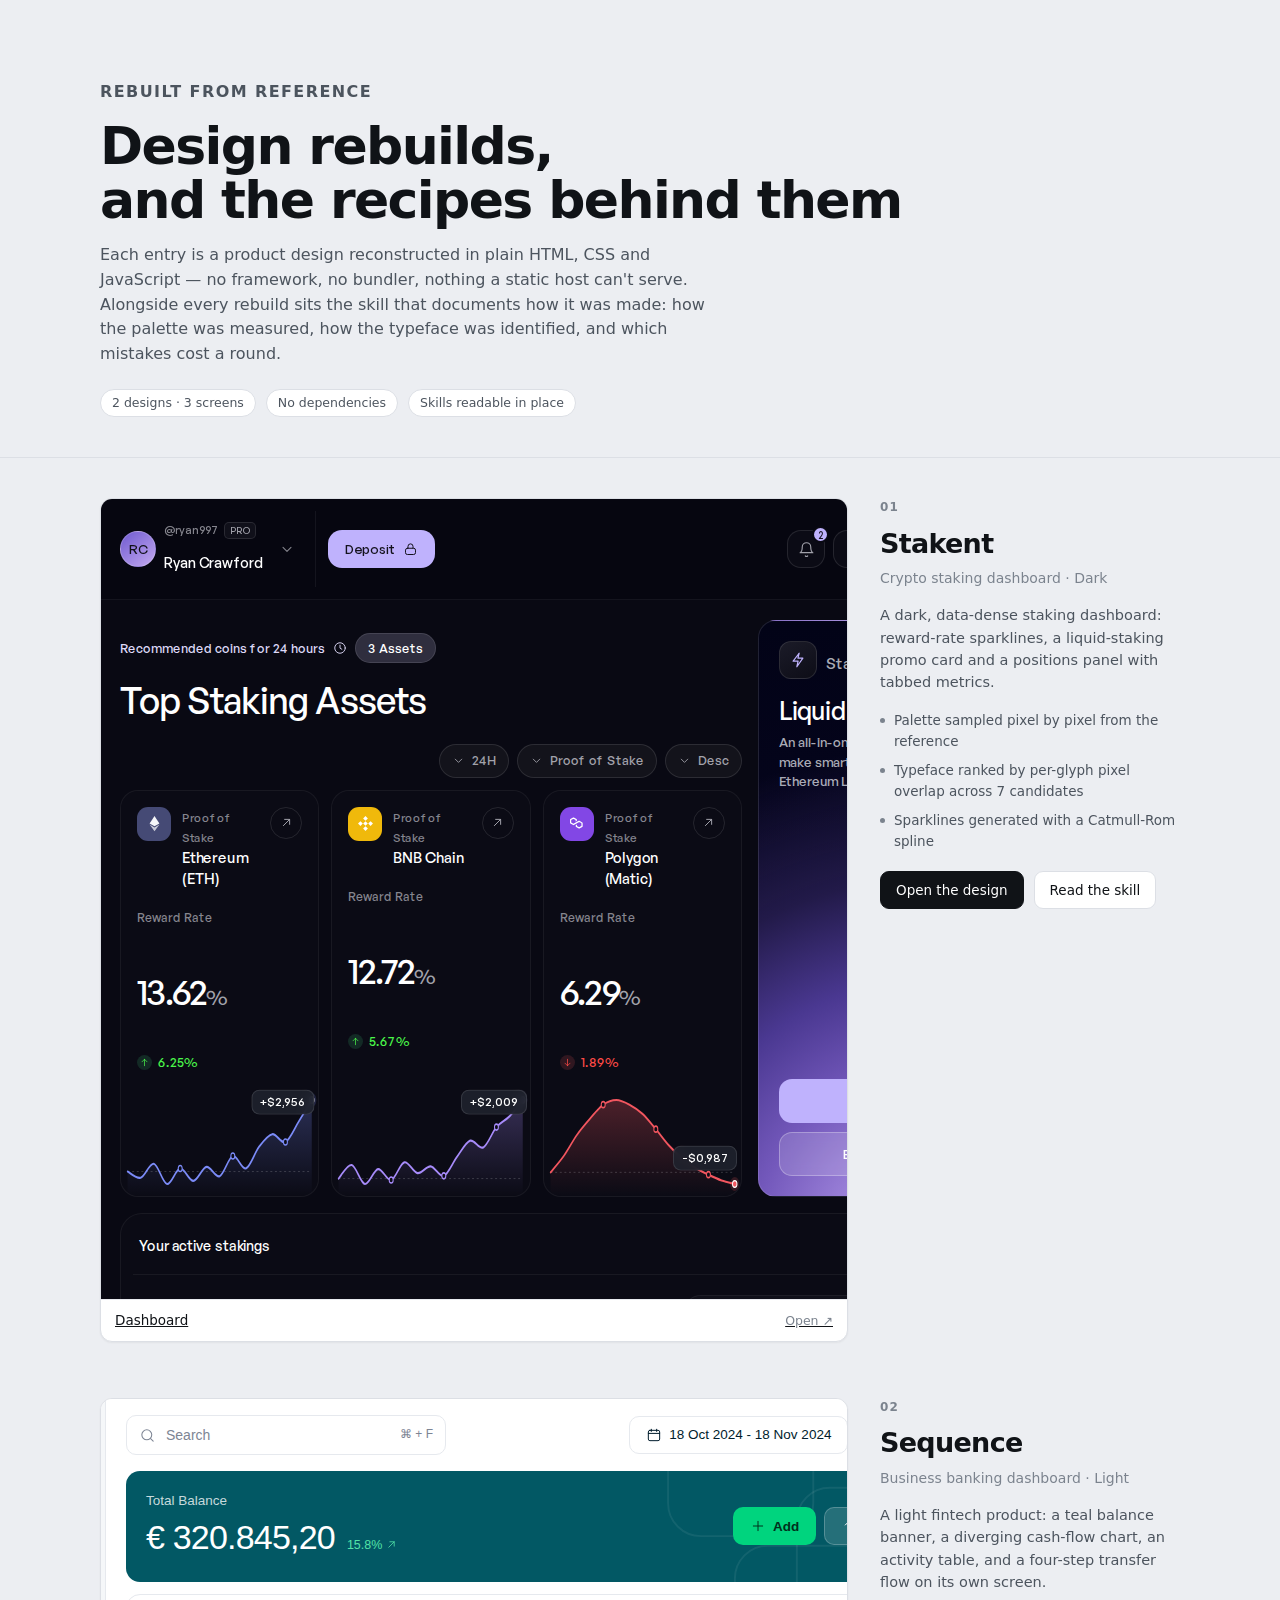
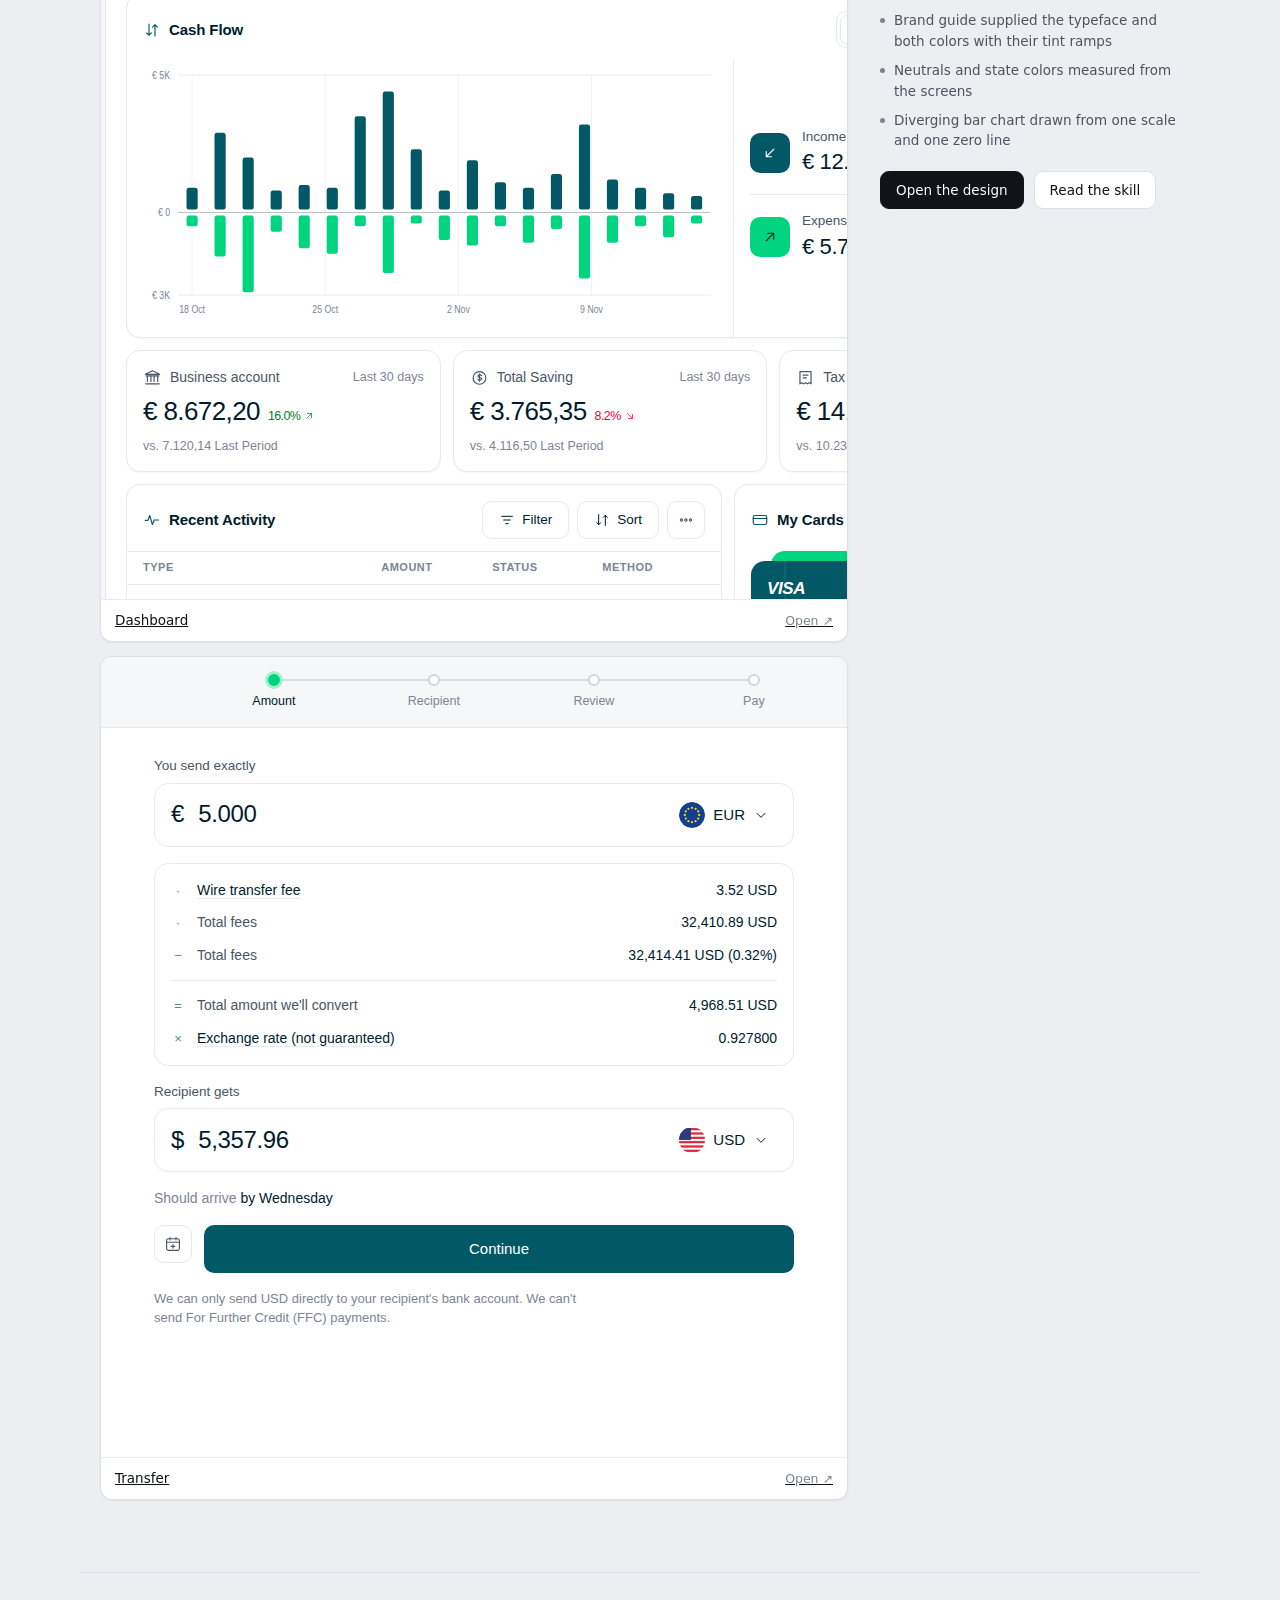
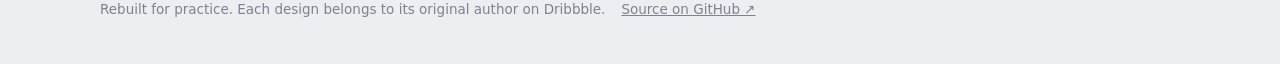
==== commit cebbf51c: "feat: turn the repo into a design gallery with documented skills The deploy now serves a catalogue o" ====
--- a/index.html
+++ b/index.html
@@ -3,209 +3,56 @@
   <head>
     <meta charset="utf-8" />
     <meta name="viewport" content="width=device-width, initial-scale=1, viewport-fit=cover" />
-    <title>Stakent Staking Dashboard</title>
+    <title>Design Rebuilds</title>
     <meta
       name="description"
-      content="Stakent — a liquid staking dashboard: top staking assets, reward rates and active positions."
+      content="Product designs rebuilt in plain HTML, CSS and JavaScript — each one with the skill that documents how it was made."
     />
-    <meta name="theme-color" content="#060610" />
-    <link rel="icon" href="./assets/img/favicon.svg" type="image/svg+xml" />
-
-    <link rel="preconnect" href="https://api.fontshare.com" />
-    <link rel="preconnect" href="https://cdn.fontshare.com" crossorigin />
-    <link
-      rel="stylesheet"
-      href="https://api.fontshare.com/v2/css?f%5B%5D=general-sans@400,500,600,700&display=swap"
-    />
-
-    <link rel="stylesheet" href="./assets/css/tokens.css" />
-    <link rel="stylesheet" href="./assets/css/layout.css" />
-    <link rel="stylesheet" href="./assets/css/components.css" />
+    <meta name="theme-color" content="#eceef2" />
+    <link rel="icon" href="./assets/previews/favicon.svg" type="image/svg+xml" />
+    <link rel="stylesheet" href="./assets/gallery/gallery.css" />
   </head>
 
   <body>
-    <div class="app">
-      <div class="scrim" aria-hidden="true"></div>
+    <header class="masthead">
+      <div class="wrap">
+        <p class="eyebrow">Rebuilt from reference</p>
+        <h1>Design rebuilds,<br />and the recipes behind them</h1>
+        <p>
+          Each entry is a product design reconstructed in plain HTML, CSS and JavaScript —
+          no framework, no bundler, nothing a static host can't serve. Alongside every
+          rebuild sits the skill that documents how it was made: how the palette was
+          measured, how the typeface was identified, and which mistakes cost a round.
+        </p>
+        <div class="masthead__meta">
+          <span class="tag">2 designs · 3 screens</span>
+          <span class="tag">No dependencies</span>
+          <span class="tag">Skills readable in place</span>
+        </div>
+      </div>
+    </header>
 
-      <!-- ============================ sidebar ============================ -->
-      <aside class="sidebar" aria-label="Sidebar">
-        <div class="brand">
-          <span class="brand__mark" data-icon="logo" data-icon-size="20"></span>
-          <div>
-            <p class="brand__name">Stakent<sup>®</sup></p>
-            <p class="brand__sub">Top Staking Assets</p>
-          </div>
-          <button type="button" class="brand__switch" aria-label="Switch workspace">
-            <span data-icon="chevronUpDown" data-icon-size="16"></span>
-          </button>
-        </div>
+    <main class="wrap">
+      <div class="entries" id="entries"></div>
+    </main>
 
-        <div class="segmented" role="group" aria-label="Portfolio type">
-          <button type="button" aria-pressed="true">Staking</button>
-          <button type="button" aria-pressed="false">Stablecoin</button>
-        </div>
+    <footer class="foot wrap">
+      <span>Rebuilt for practice. Each design belongs to its original author on Dribbble.</span>
+      <a href="https://github.com/Oscarsp15/Web-f" rel="noreferrer">Source on GitHub ↗</a>
+    </footer>
 
-        <nav class="sidebar__nav" id="sidebar-nav" aria-label="Main"></nav>
+    <dialog class="viewer" id="viewer" aria-labelledby="viewer-title">
+      <div class="viewer__head">
+        <h2 id="viewer-title">Skill</h2>
+        <code id="viewer-path"></code>
+        <button type="button" class="viewer__close" id="viewer-close" aria-label="Close">
+          ×
+        </button>
+      </div>
+      <div class="viewer__tabs" id="viewer-tabs" role="tablist" aria-label="Skill documents"></div>
+      <div class="viewer__body" id="viewer-body"></div>
+    </dialog>
 
-        <div class="sidebar__foot">
-          <button type="button" class="promo-super">
-            <span data-icon="bolt" data-icon-size="18"></span>
-            <span>
-              <b>Activate Super</b>
-              <span>Unlock all features on Stakent</span>
-            </span>
-          </button>
-        </div>
-      </aside>
-
-      <!-- ============================= main ============================== -->
-      <div class="main">
-        <header class="topbar">
-          <button type="button" class="menu-btn" id="menu-btn" aria-label="Open navigation">
-            <span data-icon="menu" data-icon-size="18"></span>
-          </button>
-
-          <div class="user">
-            <span class="user__avatar" aria-hidden="true">RC</span>
-            <div>
-              <p class="user__handle">@ryan997 <span class="user__pro">PRO</span></p>
-              <p class="user__name">Ryan Crawford</p>
-            </div>
-            <button type="button" class="icon-btn icon-btn--bare" aria-label="Account menu">
-              <span data-icon="chevronDown" data-icon-size="16"></span>
-            </button>
-          </div>
-
-          <button type="button" class="btn btn--primary">
-            Deposit <span data-icon="lock" data-icon-size="15"></span>
-          </button>
-
-          <div class="topbar__right">
-            <button type="button" class="icon-btn" aria-label="Notifications, 2 unread">
-              <span data-icon="bell" data-icon-size="17"></span>
-              <span class="badge num" aria-hidden="true">2</span>
-            </button>
-
-            <div class="search">
-              <label class="visually-hidden" for="q">Search assets</label>
-              <input id="q" type="search" placeholder="Search." autocomplete="off" />
-              <span data-icon="search" data-icon-size="16"></span>
-            </div>
-
-            <button type="button" class="pill-btn">
-              Settings <span data-icon="settings" data-icon-size="16"></span>
-            </button>
-          </div>
-        </header>
-
-        <main class="content">
-          <!-- ------------------------- overview ------------------------- -->
-          <section class="overview" aria-labelledby="overview-title">
-            <div>
-              <div class="section-head">
-                <div>
-                  <p class="eyebrow">
-                    Recommended coins for 24 hours
-                    <span data-icon="clock" data-icon-size="14"></span>
-                    <span class="chip chip--solid">3 Assets</span>
-                  </p>
-                  <h1 class="title-xl" id="overview-title">Top Staking Assets</h1>
-                </div>
-
-                <div class="section-head__filters" id="asset-filters">
-                  <button type="button" class="chip chip--button">
-                    <span data-icon="chevronDown" data-icon-size="13"></span> 24H
-                  </button>
-                  <button type="button" class="chip chip--button">
-                    <span data-icon="chevronDown" data-icon-size="13"></span> Proof of Stake
-                  </button>
-                  <button type="button" class="chip chip--button">
-                    <span data-icon="chevronDown" data-icon-size="13"></span> Desc
-                  </button>
-                </div>
-              </div>
-
-              <div class="asset-grid" id="asset-grid"></div>
-            </div>
-
-            <aside class="promo" aria-labelledby="promo-title">
-              <div class="promo__top">
-                <span class="brand__mark" data-icon="logo" data-icon-size="18"></span>
-                <p class="brand__name">Stakent<sup>®</sup></p>
-                <span class="tag">New</span>
-              </div>
-              <div>
-                <h2 id="promo-title">Liquid Staking Portfolio</h2>
-                <p>
-                  An all-in-one portfolio that helps you make smarter investments into Ethereum
-                  Liquid Staking
-                </p>
-              </div>
-              <div class="promo__actions">
-                <button type="button" class="btn btn--primary">
-                  Connect with Wallet <span data-icon="wallet" data-icon-size="16"></span>
-                </button>
-                <button type="button" class="btn btn--glass">
-                  Enter a Wallet Address <span data-icon="lock" data-icon-size="15"></span>
-                </button>
-              </div>
-            </aside>
-          </section>
-
-          <!-- ---------------------- active stakings --------------------- -->
-          <section class="panel" aria-labelledby="stakings-title">
-            <header class="panel__head">
-              <h3 id="stakings-title">Your active stakings</h3>
-              <div class="panel__tools">
-                <button type="button" class="icon-btn--bare" aria-label="Performance chart">
-                  <span data-icon="chart" data-icon-size="17"></span>
-                </button>
-                <button type="button" class="icon-btn--bare" aria-label="Add a staking">
-                  <span data-icon="plus" data-icon-size="17"></span>
-                </button>
-                <button type="button" class="icon-btn--bare" aria-label="Refresh">
-                  <span data-icon="refresh" data-icon-size="17"></span>
-                </button>
-                <button type="button" class="icon-btn--bare" aria-label="Filter">
-                  <span data-icon="filter" data-icon-size="17"></span>
-                </button>
-              </div>
-            </header>
-
-            <div class="staking__body">
-              <div id="stake-summary"></div>
-
-              <div class="period">
-                <div class="period__head">
-                  <div>
-                    <h4>Investment Period</h4>
-                    <p class="period__sub">Contribution Period (Month)</p>
-                  </div>
-                  <span class="chip chip--sm" id="period-plan"></span>
-                </div>
-
-                <div class="slider" id="period-slider">
-                  <span class="slider__bubble"></span>
-                  <div class="slider__ruler" aria-hidden="true"></div>
-                  <input
-                    id="period-months"
-                    type="range"
-                    step="1"
-                    aria-label="Contribution period in months"
-                  />
-                  <span class="slider__knob"></span>
-                </div>
-              </div>
-            </div>
-
-            <div class="tabs" id="stat-tabs" role="tablist" aria-label="Staking metrics"></div>
-
-            <div class="stat-grid" id="stat-grid" role="tabpanel" aria-labelledby="tab-momentum"></div>
-          </section>
-        </main>
-      </div>
-    </div>
-
-    <script type="module" src="./assets/js/app.js"></script>
+    <script type="module" src="./assets/gallery/gallery.js"></script>
   </body>
 </html>
--- a/assets/gallery/gallery.css
+++ b/assets/gallery/gallery.css
@@ -0,0 +1,507 @@
+/* ==========================================================================
+   gallery.css — the index that frames the rebuilt designs.
+
+   Deliberately monochrome: the thumbnails carry all the color, so the frame
+   steps back instead of competing with the work it displays. No webfont for
+   the same reason — and so the index loads with zero external requests.
+   ========================================================================== */
+
+:root {
+  color-scheme: light;
+
+  --paper: #eceef2;
+  --card: #ffffff;
+  --ink: #101317;
+  --ink-2: #4c545e;
+  --ink-3: #7b838e;
+  --line: #dcdfe5;
+  --line-2: #e9ebef;
+  --code: #f4f5f8;
+
+  --ui: ui-sans-serif, system-ui, -apple-system, "Segoe UI", Roboto, Helvetica,
+    Arial, sans-serif;
+  --mono: ui-monospace, SFMono-Regular, "SF Mono", Menlo, Consolas, monospace;
+}
+
+*,
+*::before,
+*::after {
+  box-sizing: border-box;
+}
+
+html {
+  scroll-behavior: smooth;
+}
+
+body {
+  margin: 0;
+  background: var(--paper);
+  color: var(--ink);
+  font-family: var(--ui);
+  font-size: 15px;
+  line-height: 1.55;
+  -webkit-font-smoothing: antialiased;
+}
+
+h1,
+h2,
+h3 {
+  margin: 0;
+  text-wrap: balance;
+}
+p {
+  margin: 0;
+}
+a {
+  color: inherit;
+}
+button {
+  font: inherit;
+  color: inherit;
+  background: none;
+  border: 0;
+  cursor: pointer;
+}
+img {
+  max-width: 100%;
+  display: block;
+}
+ul {
+  margin: 0;
+  padding: 0;
+  list-style: none;
+}
+
+:focus-visible {
+  outline: 2px solid var(--ink);
+  outline-offset: 3px;
+  border-radius: 4px;
+}
+
+@media (prefers-reduced-motion: reduce) {
+  html {
+    scroll-behavior: auto;
+  }
+  * {
+    transition-duration: 0.001ms !important;
+  }
+}
+
+/* --- page ----------------------------------------------------------------- */
+
+.wrap {
+  width: min(1120px, 100%);
+  margin-inline: auto;
+  padding-inline: 20px;
+}
+
+.masthead {
+  padding-block: 64px 40px;
+  border-bottom: 1px solid var(--line);
+}
+.eyebrow {
+  font-size: 12px;
+  font-weight: 600;
+  letter-spacing: 1.4px;
+  text-transform: uppercase;
+  color: var(--ink-3);
+}
+.masthead h1 {
+  margin-top: 14px;
+  font-size: clamp(32px, 5.4vw, 52px);
+  font-weight: 600;
+  letter-spacing: -1.6px;
+  line-height: 1.04;
+}
+.masthead p {
+  margin-top: 16px;
+  max-width: 62ch;
+  font-size: 16px;
+  color: var(--ink-2);
+}
+.masthead__meta {
+  margin-top: 22px;
+  display: flex;
+  gap: 10px;
+  flex-wrap: wrap;
+}
+
+.tag {
+  display: inline-flex;
+  align-items: center;
+  gap: 6px;
+  height: 28px;
+  padding-inline: 11px;
+  border-radius: 999px;
+  border: 1px solid var(--line);
+  background: var(--card);
+  font-size: 12.5px;
+  color: var(--ink-2);
+}
+
+/* --- design entries ------------------------------------------------------- */
+
+.entries {
+  padding-block: 40px 72px;
+  display: flex;
+  flex-direction: column;
+  gap: 56px;
+}
+
+.entry {
+  display: grid;
+  grid-template-columns: minmax(0, 1fr) 300px;
+  gap: 32px;
+  align-items: start;
+}
+
+.shots {
+  display: flex;
+  flex-direction: column;
+  gap: 14px;
+  min-width: 0;
+}
+
+.shot {
+  display: block;
+  border-radius: 12px;
+  overflow: hidden;
+  border: 1px solid var(--line);
+  background: var(--card);
+  box-shadow: 0 1px 2px rgba(16, 19, 23, 0.05);
+  transition: transform 0.18s ease, box-shadow 0.18s ease;
+}
+.shot:hover {
+  transform: translateY(-2px);
+  box-shadow: 0 10px 28px rgba(16, 19, 23, 0.12);
+}
+.shot img {
+  width: 100%;
+  aspect-ratio: 16 / 10;
+  object-fit: cover;
+  object-position: top center;
+}
+.shot__bar {
+  display: flex;
+  align-items: center;
+  gap: 8px;
+  padding: 10px 14px;
+  border-top: 1px solid var(--line-2);
+  font-size: 13.5px;
+  font-weight: 500;
+}
+.shot__bar span:last-child {
+  margin-left: auto;
+  color: var(--ink-3);
+  font-size: 12.5px;
+}
+
+.entry__side {
+  position: sticky;
+  top: 24px;
+}
+.entry__num {
+  font-size: 12px;
+  font-weight: 600;
+  letter-spacing: 1.2px;
+  color: var(--ink-3);
+}
+.entry h2 {
+  margin-top: 6px;
+  font-size: 27px;
+  font-weight: 600;
+  letter-spacing: -0.7px;
+}
+.entry__kind {
+  margin-top: 4px;
+  font-size: 14px;
+  color: var(--ink-3);
+}
+.entry__blurb {
+  margin-top: 14px;
+  color: var(--ink-2);
+  font-size: 14.5px;
+}
+.entry__built {
+  margin-top: 16px;
+  display: flex;
+  flex-direction: column;
+  gap: 8px;
+}
+.entry__built li {
+  display: flex;
+  gap: 9px;
+  font-size: 13.5px;
+  color: var(--ink-2);
+}
+.entry__built li::before {
+  content: "";
+  flex: none;
+  width: 5px;
+  height: 5px;
+  margin-top: 8px;
+  border-radius: 50%;
+  background: var(--ink-3);
+}
+.entry__actions {
+  margin-top: 20px;
+  display: flex;
+  gap: 10px;
+  flex-wrap: wrap;
+}
+
+.btn {
+  display: inline-flex;
+  align-items: center;
+  gap: 7px;
+  height: 38px;
+  padding-inline: 15px;
+  border-radius: 9px;
+  border: 1px solid var(--ink);
+  background: var(--ink);
+  color: var(--card);
+  font-size: 13.5px;
+  font-weight: 500;
+  text-decoration: none;
+  transition: opacity 0.16s ease, background 0.16s ease;
+}
+.btn:hover {
+  opacity: 0.86;
+}
+.btn--plain {
+  background: var(--card);
+  border-color: var(--line);
+  color: var(--ink);
+}
+.btn--plain:hover {
+  background: var(--paper);
+  opacity: 1;
+}
+
+/* --- skill viewer --------------------------------------------------------- */
+
+.viewer {
+  width: min(880px, 100%);
+  max-height: 88vh;
+  padding: 0;
+  border: 1px solid var(--line);
+  border-radius: 14px;
+  background: var(--card);
+  color: var(--ink);
+  overflow: hidden;
+}
+.viewer::backdrop {
+  background: rgba(16, 19, 23, 0.44);
+}
+.viewer__head {
+  position: sticky;
+  top: 0;
+  z-index: 2;
+  display: flex;
+  align-items: center;
+  gap: 12px;
+  padding: 16px 18px;
+  background: var(--card);
+  border-bottom: 1px solid var(--line);
+}
+.viewer__head h2 {
+  font-size: 16px;
+  font-weight: 600;
+}
+.viewer__head code {
+  font-family: var(--mono);
+  font-size: 12.5px;
+  color: var(--ink-3);
+}
+.viewer__close {
+  margin-left: auto;
+  width: 32px;
+  height: 32px;
+  border-radius: 8px;
+  border: 1px solid var(--line);
+  display: grid;
+  place-items: center;
+  font-size: 17px;
+  line-height: 1;
+  color: var(--ink-2);
+}
+.viewer__close:hover {
+  background: var(--paper);
+}
+
+.viewer__tabs {
+  display: flex;
+  gap: 6px;
+  padding: 10px 18px;
+  overflow-x: auto;
+  border-bottom: 1px solid var(--line);
+  background: var(--card);
+}
+.viewer__tabs button {
+  flex: none;
+  height: 30px;
+  padding-inline: 11px;
+  border-radius: 999px;
+  border: 1px solid var(--line);
+  font-size: 13px;
+  color: var(--ink-2);
+  white-space: nowrap;
+}
+.viewer__tabs button[aria-selected="true"] {
+  background: var(--ink);
+  border-color: var(--ink);
+  color: var(--card);
+}
+
+.viewer__body {
+  padding: 22px 26px 34px;
+  overflow-y: auto;
+  max-height: calc(88vh - 118px);
+}
+
+/* --- rendered markdown ---------------------------------------------------- */
+
+.doc {
+  font-size: 15px;
+  line-height: 1.62;
+}
+.doc h1 {
+  font-size: 26px;
+  letter-spacing: -0.6px;
+  margin-bottom: 4px;
+}
+.doc h2 {
+  font-size: 19px;
+  letter-spacing: -0.3px;
+  margin-top: 30px;
+  padding-top: 18px;
+  border-top: 1px solid var(--line-2);
+}
+.doc h3 {
+  font-size: 16px;
+  margin-top: 22px;
+}
+.doc p,
+.doc ul,
+.doc ol,
+.doc pre,
+.doc blockquote,
+.doc .doc__tablewrap {
+  margin-top: 12px;
+}
+.doc ul,
+.doc ol {
+  padding-left: 20px;
+  list-style: revert;
+}
+.doc li {
+  margin-top: 5px;
+}
+.doc li::marker {
+  color: var(--ink-3);
+}
+.doc a {
+  color: var(--ink);
+  text-underline-offset: 3px;
+}
+.doc code {
+  font-family: var(--mono);
+  font-size: 0.87em;
+  padding: 1px 5px;
+  border-radius: 5px;
+  background: var(--code);
+  border: 1px solid var(--line-2);
+}
+.doc pre {
+  padding: 14px 16px;
+  border-radius: 10px;
+  background: #14171c;
+  overflow-x: auto;
+}
+.doc pre code {
+  background: none;
+  border: 0;
+  padding: 0;
+  color: #dfe3ea;
+  font-size: 12.5px;
+  line-height: 1.62;
+}
+.doc blockquote {
+  padding-left: 14px;
+  border-left: 3px solid var(--line);
+  color: var(--ink-2);
+}
+.doc hr {
+  margin-top: 22px;
+  border: 0;
+  border-top: 1px solid var(--line-2);
+}
+.doc__tablewrap {
+  overflow-x: auto;
+}
+.doc table {
+  border-collapse: collapse;
+  min-width: 420px;
+  font-size: 13.5px;
+}
+.doc th,
+.doc td {
+  text-align: left;
+  padding: 7px 12px;
+  border-bottom: 1px solid var(--line-2);
+}
+.doc th {
+  font-size: 11.5px;
+  letter-spacing: 0.4px;
+  text-transform: uppercase;
+  color: var(--ink-3);
+}
+.doc__meta {
+  padding: 12px 14px;
+  border-radius: 10px;
+  background: var(--code);
+  border: 1px solid var(--line-2);
+  font-size: 13.5px;
+  color: var(--ink-2);
+}
+.doc__error {
+  padding: 16px;
+  border-radius: 10px;
+  border: 1px solid var(--line);
+  background: var(--code);
+  font-size: 14px;
+  color: var(--ink-2);
+}
+
+/* --- footer --------------------------------------------------------------- */
+
+.foot {
+  border-top: 1px solid var(--line);
+  padding-block: 26px 44px;
+  font-size: 13.5px;
+  color: var(--ink-3);
+  display: flex;
+  gap: 16px;
+  flex-wrap: wrap;
+}
+
+/* --- breakpoints ---------------------------------------------------------- */
+
+@media (max-width: 900px) {
+  .entry {
+    grid-template-columns: minmax(0, 1fr);
+  }
+  .entry__side {
+    position: static;
+    order: -1;
+  }
+}
+
+@media (max-width: 620px) {
+  .masthead {
+    padding-block: 40px 28px;
+  }
+  .viewer__body {
+    padding-inline: 18px;
+  }
+}
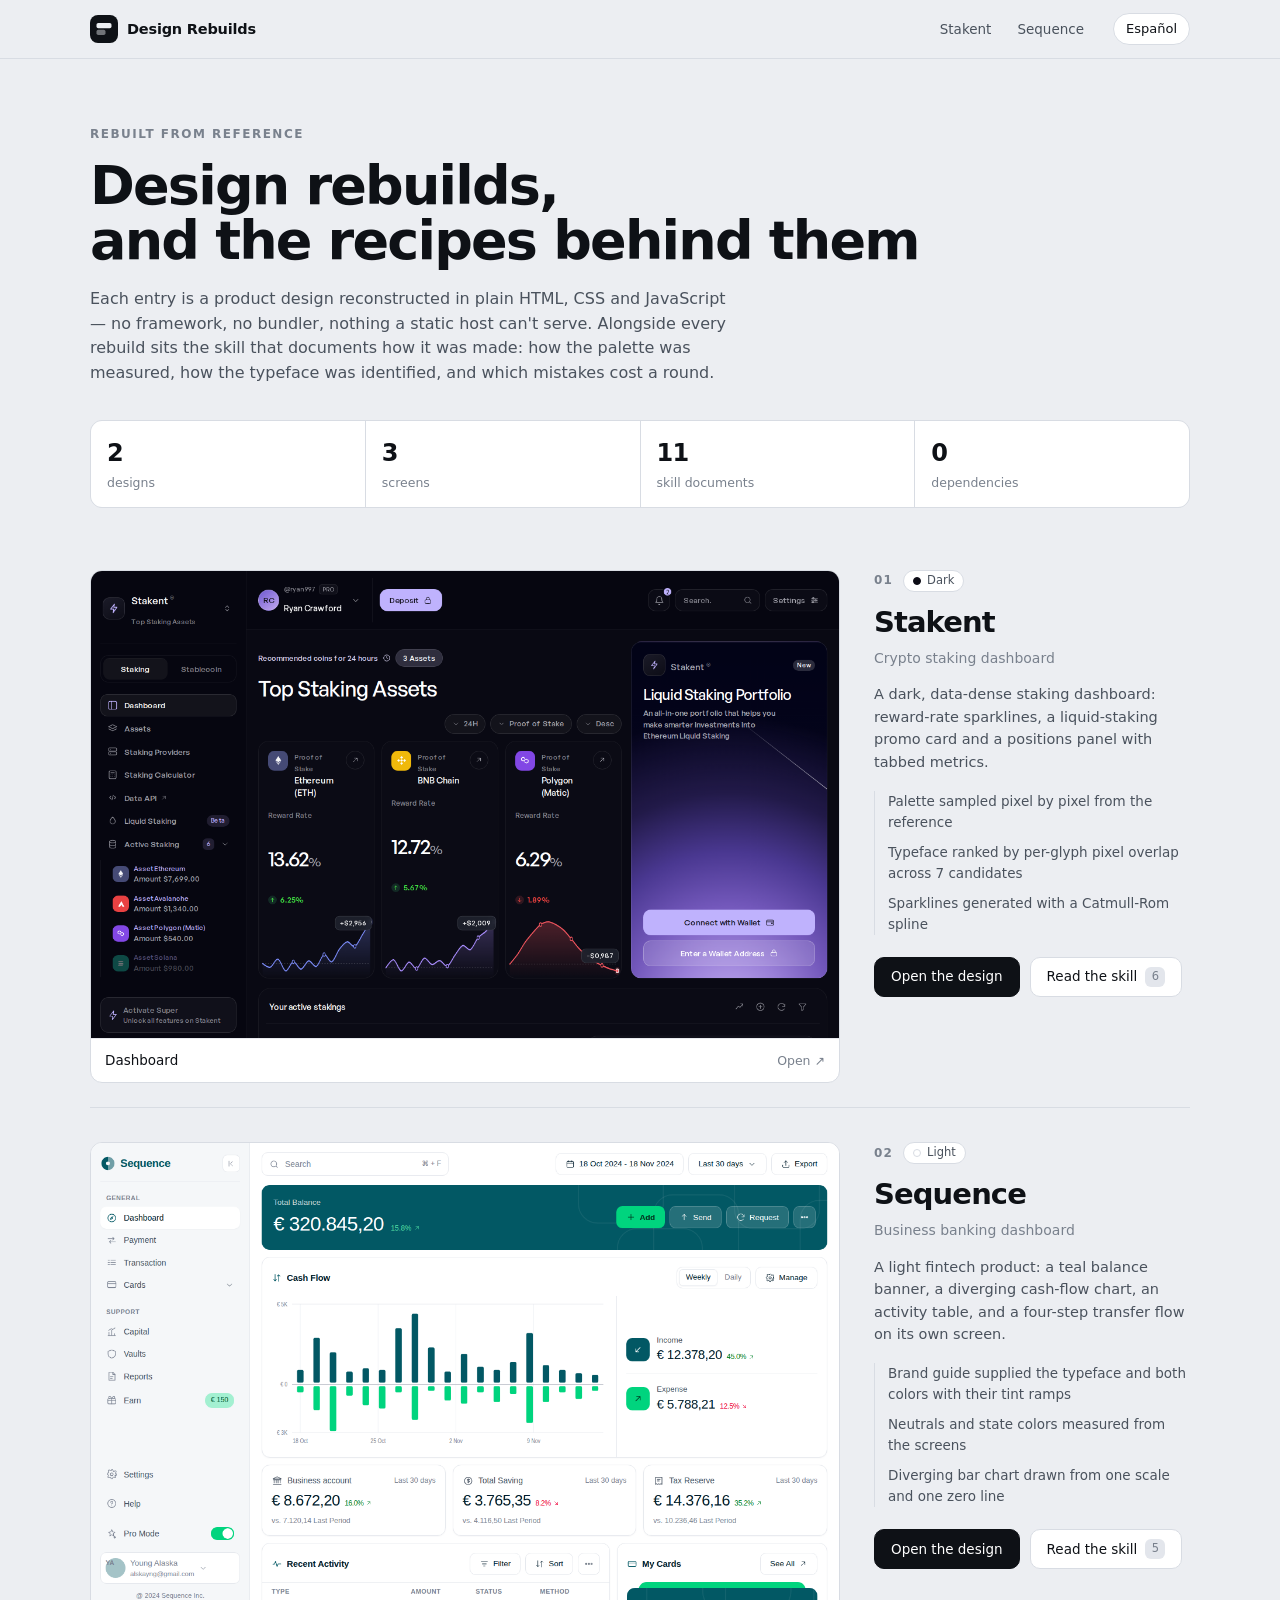
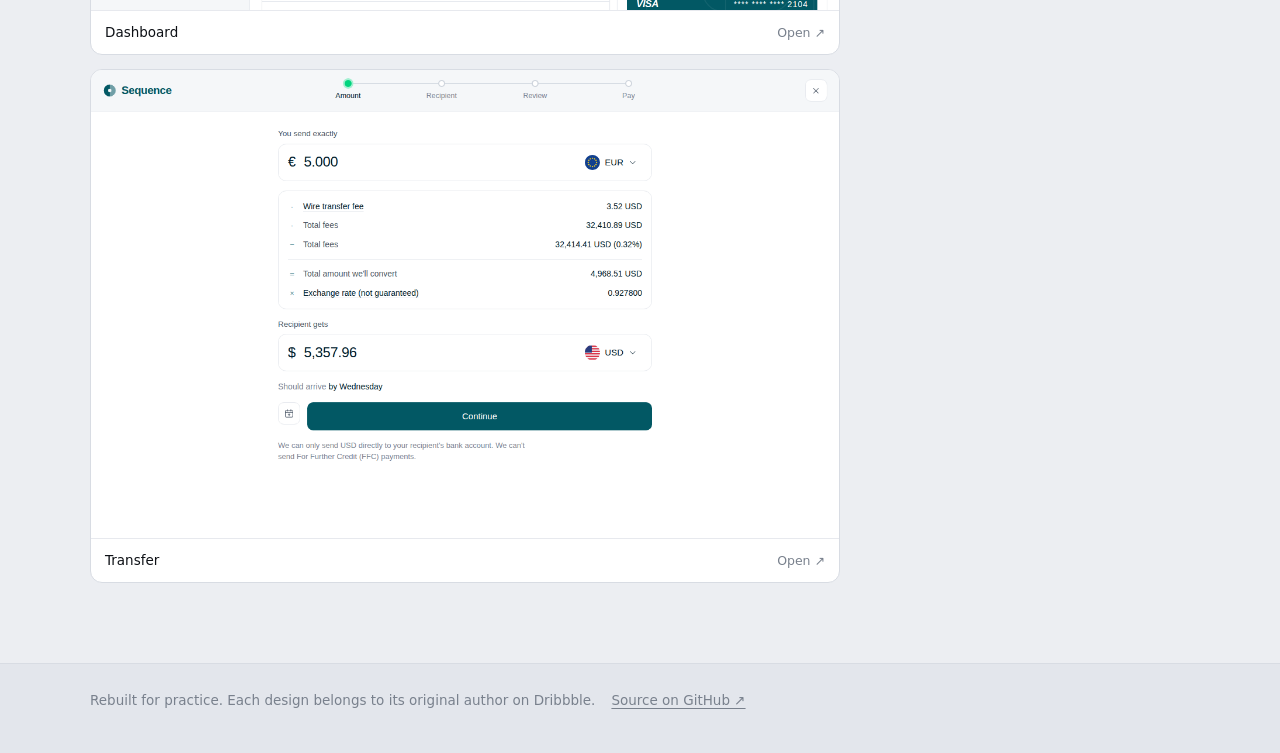
==== commit 7f4f68f8: "fix: avatar initials, modal flicker, thumbnail crop; add a language switch Four things, three of the" ====
--- a/index.html
+++ b/index.html
@@ -14,43 +14,63 @@
   </head>
 
   <body>
-    <header class="masthead">
-      <div class="wrap">
-        <p class="eyebrow">Rebuilt from reference</p>
-        <h1>Design rebuilds,<br />and the recipes behind them</h1>
-        <p>
-          Each entry is a product design reconstructed in plain HTML, CSS and JavaScript —
-          no framework, no bundler, nothing a static host can't serve. Alongside every
-          rebuild sits the skill that documents how it was made: how the palette was
-          measured, how the typeface was identified, and which mistakes cost a round.
-        </p>
-        <div class="masthead__meta">
-          <span class="tag">2 designs · 3 screens</span>
-          <span class="tag">No dependencies</span>
-          <span class="tag">Skills readable in place</span>
-        </div>
+    <header class="topbar">
+      <div class="wrap topbar__inner">
+        <a class="wordmark" href="#top">
+          <span class="wordmark__mark" aria-hidden="true">
+            <svg viewBox="0 0 24 24" width="18" height="18" fill="currentColor">
+              <rect x="2" y="4" width="20" height="7" rx="2.4" />
+              <rect x="2" y="13" width="12" height="7" rx="2.4" opacity=".45" />
+            </svg>
+          </span>
+          Design Rebuilds
+        </a>
+        <nav class="topbar__nav" aria-label="Designs">
+          <a href="#stakent">Stakent</a>
+          <a href="#sequence">Sequence</a>
+        </nav>
+        <button type="button" class="lang" id="lang">Español</button>
       </div>
     </header>
 
-    <main class="wrap">
-      <div class="entries" id="entries"></div>
+    <main id="top">
+      <section class="masthead">
+        <div class="wrap">
+          <p class="eyebrow" id="eyebrow"></p>
+          <h1 id="title"></h1>
+          <p class="intro" id="intro"></p>
+          <div class="stats" id="stats"></div>
+        </div>
+      </section>
+
+      <div class="wrap">
+        <div class="entries" id="entries"></div>
+      </div>
     </main>
 
-    <footer class="foot wrap">
-      <span>Rebuilt for practice. Each design belongs to its original author on Dribbble.</span>
-      <a href="https://github.com/Oscarsp15/Web-f" rel="noreferrer">Source on GitHub ↗</a>
+    <footer class="foot">
+      <div class="wrap foot__inner">
+        <span id="footer-note"></span>
+        <a href="https://github.com/Oscarsp15/Web-f" rel="noreferrer" id="source"></a>
+      </div>
     </footer>
 
     <dialog class="viewer" id="viewer" aria-labelledby="viewer-title">
       <div class="viewer__head">
-        <h2 id="viewer-title">Skill</h2>
-        <code id="viewer-path"></code>
+        <div class="viewer__id">
+          <h2 id="viewer-title">Skill</h2>
+          <code id="viewer-path"></code>
+        </div>
         <button type="button" class="viewer__close" id="viewer-close" aria-label="Close">
-          ×
+          <svg viewBox="0 0 24 24" width="17" height="17" fill="none" stroke="currentColor"
+               stroke-width="1.8" stroke-linecap="round" aria-hidden="true">
+            <path d="m6.5 6.5 11 11m0-11-11 11" />
+          </svg>
         </button>
       </div>
       <div class="viewer__tabs" id="viewer-tabs" role="tablist" aria-label="Skill documents"></div>
       <div class="viewer__body" id="viewer-body"></div>
+      <p class="viewer__note" id="viewer-note"></p>
     </dialog>
 
     <script type="module" src="./assets/gallery/gallery.js"></script>
--- a/assets/gallery/gallery.css
+++ b/assets/gallery/gallery.css
@@ -1,26 +1,30 @@
 /* ==========================================================================
    gallery.css — the index that frames the rebuilt designs.
 
-   Deliberately monochrome: the thumbnails carry all the color, so the frame
-   steps back instead of competing with the work it displays. No webfont for
-   the same reason — and so the index loads with zero external requests.
+   Monochrome on purpose: the thumbnails carry all the color, so the frame
+   steps back instead of competing with the work it displays. The structure
+   does the design work — a fixed rail of sizes, a strict type scale, and one
+   accent reserved for the active state.
    ========================================================================== */
 
 :root {
   color-scheme: light;
 
   --paper: #eceef2;
+  --paper-2: #e3e6ec;
   --card: #ffffff;
-  --ink: #101317;
-  --ink-2: #4c545e;
-  --ink-3: #7b838e;
-  --line: #dcdfe5;
-  --line-2: #e9ebef;
-  --code: #f4f5f8;
+  --ink: #0e1116;
+  --ink-2: #4a525d;
+  --ink-3: #79818d;
+  --line: #d8dce3;
+  --line-2: #e7e9ee;
+  --code: #f3f4f7;
 
   --ui: ui-sans-serif, system-ui, -apple-system, "Segoe UI", Roboto, Helvetica,
     Arial, sans-serif;
   --mono: ui-monospace, SFMono-Regular, "SF Mono", Menlo, Consolas, monospace;
+
+  --rail: 13px;
 }
 
 *,
@@ -31,6 +35,7 @@
 
 html {
   scroll-behavior: smooth;
+  scroll-padding-top: 76px;
 }
 
 body {
@@ -54,6 +59,7 @@
 }
 a {
   color: inherit;
+  text-decoration: none;
 }
 button {
   font: inherit;
@@ -87,72 +93,149 @@
   }
 }
 
-/* --- page ----------------------------------------------------------------- */
-
 .wrap {
-  width: min(1120px, 100%);
+  width: min(1140px, 100%);
   margin-inline: auto;
   padding-inline: 20px;
 }
 
+/* --- sticky top bar ------------------------------------------------------- */
+
+.topbar {
+  position: sticky;
+  top: 0;
+  z-index: 40;
+  background: rgba(236, 238, 242, 0.88);
+  backdrop-filter: blur(10px);
+  border-bottom: 1px solid var(--line);
+}
+.topbar__inner {
+  display: flex;
+  align-items: center;
+  gap: 18px;
+  height: 58px;
+}
+.wordmark {
+  display: inline-flex;
+  align-items: center;
+  gap: 9px;
+  font-size: 14.5px;
+  font-weight: 600;
+  letter-spacing: -0.2px;
+}
+.wordmark__mark {
+  display: grid;
+  place-items: center;
+  width: 28px;
+  height: 28px;
+  border-radius: 8px;
+  background: var(--ink);
+  color: var(--paper);
+}
+.topbar__nav {
+  display: flex;
+  gap: 4px;
+  margin-left: auto;
+}
+.topbar__nav a {
+  padding: 6px 11px;
+  border-radius: 8px;
+  font-size: 13.5px;
+  color: var(--ink-2);
+  transition: background 0.16s ease, color 0.16s ease;
+}
+.topbar__nav a:hover {
+  background: var(--paper-2);
+  color: var(--ink);
+}
+.lang {
+  height: 32px;
+  padding-inline: 12px;
+  border-radius: 999px;
+  border: 1px solid var(--line);
+  background: var(--card);
+  font-size: 13px;
+  font-weight: 500;
+  transition: background 0.16s ease;
+}
+.lang:hover {
+  background: var(--paper-2);
+}
+
+/* --- masthead ------------------------------------------------------------- */
+
 .masthead {
-  padding-block: 64px 40px;
-  border-bottom: 1px solid var(--line);
+  padding-block: 66px 44px;
 }
 .eyebrow {
   font-size: 12px;
   font-weight: 600;
-  letter-spacing: 1.4px;
+  letter-spacing: 1.5px;
   text-transform: uppercase;
   color: var(--ink-3);
 }
 .masthead h1 {
   margin-top: 14px;
-  font-size: clamp(32px, 5.4vw, 52px);
+  font-size: clamp(32px, 5.6vw, 54px);
   font-weight: 600;
-  letter-spacing: -1.6px;
-  line-height: 1.04;
-}
-.masthead p {
-  margin-top: 16px;
-  max-width: 62ch;
+  letter-spacing: -1.8px;
+  line-height: 1.03;
+}
+.intro {
+  margin-top: 18px;
+  max-width: 64ch;
   font-size: 16px;
   color: var(--ink-2);
 }
-.masthead__meta {
-  margin-top: 22px;
-  display: flex;
-  gap: 10px;
-  flex-wrap: wrap;
-}
-
-.tag {
-  display: inline-flex;
-  align-items: center;
-  gap: 6px;
-  height: 28px;
-  padding-inline: 11px;
-  border-radius: 999px;
-  border: 1px solid var(--line);
+
+.stats {
+  margin-top: 34px;
+  display: grid;
+  grid-template-columns: repeat(4, minmax(0, 1fr));
+  gap: 1px;
+  background: var(--line);
+  border: 1px solid var(--line);
+  border-radius: 12px;
+  overflow: hidden;
+}
+.stat {
   background: var(--card);
+  padding: 14px 16px;
+}
+.stat b {
+  display: block;
+  font-size: 24px;
+  font-weight: 600;
+  letter-spacing: -0.8px;
+  font-variant-numeric: tabular-nums;
+}
+.stat span {
+  display: block;
+  margin-top: 1px;
   font-size: 12.5px;
-  color: var(--ink-2);
-}
-
-/* --- design entries ------------------------------------------------------- */
+  color: var(--ink-3);
+}
+
+/* --- entries -------------------------------------------------------------- */
 
 .entries {
-  padding-block: 40px 72px;
+  padding-block: 18px 80px;
   display: flex;
   flex-direction: column;
-  gap: 56px;
+  gap: 24px;
 }
 
 .entry {
   display: grid;
-  grid-template-columns: minmax(0, 1fr) 300px;
-  gap: 32px;
+  grid-template-columns: minmax(0, 1fr) 316px;
+  gap: 34px;
   align-items: start;
+  padding-top: 34px;
+  border-top: 1px solid var(--line);
+}
+.entry:first-child {
+  border-top: 0;
+  padding-top: 0;
 }
 
 .shots {
@@ -168,15 +251,19 @@
   overflow: hidden;
   border: 1px solid var(--line);
   background: var(--card);
-  box-shadow: 0 1px 2px rgba(16, 19, 23, 0.05);
-  transition: transform 0.18s ease, box-shadow 0.18s ease;
+  transition: transform 0.2s ease, box-shadow 0.2s ease, border-color 0.2s ease;
 }
 .shot:hover {
-  transform: translateY(-2px);
-  box-shadow: 0 10px 28px rgba(16, 19, 23, 0.12);
+  transform: translateY(-3px);
+  border-color: var(--ink-3);
+  box-shadow: 0 14px 32px rgba(14, 17, 22, 0.14);
 }
 .shot img {
   width: 100%;
+  /* The width/height attributes on the <img> are kept (they reserve space and
+     stop layout shift) but they also act as presentational hints, which make
+     the height definite and cancel aspect-ratio. height:auto hands it back. */
+  height: auto;
   aspect-ratio: 16 / 10;
   object-fit: cover;
   object-position: top center;
@@ -185,35 +272,73 @@
   display: flex;
   align-items: center;
   gap: 8px;
-  padding: 10px 14px;
+  padding: 11px 14px;
   border-top: 1px solid var(--line-2);
   font-size: 13.5px;
   font-weight: 500;
 }
-.shot__bar span:last-child {
+.shot__open {
   margin-left: auto;
   color: var(--ink-3);
   font-size: 12.5px;
+  font-weight: 400;
+  transition: color 0.16s ease;
+}
+.shot:hover .shot__open {
+  color: var(--ink);
 }
 
 .entry__side {
   position: sticky;
-  top: 24px;
+  top: 76px;
+}
+.entry__head {
+  display: flex;
+  align-items: center;
+  gap: 10px;
 }
 .entry__num {
   font-size: 12px;
   font-weight: 600;
   letter-spacing: 1.2px;
   color: var(--ink-3);
-}
+  font-variant-numeric: tabular-nums;
+}
+.entry__theme {
+  display: inline-flex;
+  align-items: center;
+  gap: 6px;
+  height: 22px;
+  padding-inline: 9px;
+  border-radius: 999px;
+  border: 1px solid var(--line);
+  background: var(--card);
+  font-size: 11.5px;
+  color: var(--ink-2);
+}
+.entry__theme::before {
+  content: "";
+  width: 8px;
+  height: 8px;
+  border-radius: 50%;
+  border: 1px solid var(--line);
+}
+.entry__theme--dark::before {
+  background: #0b0b15;
+  border-color: #0b0b15;
+}
+.entry__theme--light::before {
+  background: #ffffff;
+}
+
 .entry h2 {
-  margin-top: 6px;
-  font-size: 27px;
+  margin-top: 8px;
+  font-size: 29px;
   font-weight: 600;
-  letter-spacing: -0.7px;
+  letter-spacing: -0.9px;
 }
 .entry__kind {
-  margin-top: 4px;
+  margin-top: 3px;
   font-size: 14px;
   color: var(--ink-3);
 }
@@ -223,28 +348,19 @@
   font-size: 14.5px;
 }
 .entry__built {
-  margin-top: 16px;
+  margin-top: 18px;
+  padding-left: var(--rail);
+  border-left: 1px solid var(--line);
   display: flex;
   flex-direction: column;
-  gap: 8px;
+  gap: 9px;
 }
 .entry__built li {
-  display: flex;
-  gap: 9px;
   font-size: 13.5px;
   color: var(--ink-2);
 }
-.entry__built li::before {
-  content: "";
-  flex: none;
-  width: 5px;
-  height: 5px;
-  margin-top: 8px;
-  border-radius: 50%;
-  background: var(--ink-3);
-}
 .entry__actions {
-  margin-top: 20px;
+  margin-top: 22px;
   display: flex;
   gap: 10px;
   flex-wrap: wrap;
@@ -253,20 +369,19 @@
 .btn {
   display: inline-flex;
   align-items: center;
-  gap: 7px;
-  height: 38px;
-  padding-inline: 15px;
-  border-radius: 9px;
+  gap: 8px;
+  height: 40px;
+  padding-inline: 16px;
+  border-radius: 10px;
   border: 1px solid var(--ink);
   background: var(--ink);
   color: var(--card);
   font-size: 13.5px;
   font-weight: 500;
-  text-decoration: none;
-  transition: opacity 0.16s ease, background 0.16s ease;
+  transition: opacity 0.16s ease, background 0.16s ease, border-color 0.16s ease;
 }
 .btn:hover {
-  opacity: 0.86;
+  opacity: 0.85;
 }
 .btn--plain {
   background: var(--card);
@@ -274,15 +389,31 @@
   color: var(--ink);
 }
 .btn--plain:hover {
-  background: var(--paper);
+  background: var(--paper-2);
+  border-color: var(--ink-3);
   opacity: 1;
 }
+.btn__count {
+  display: inline-grid;
+  place-items: center;
+  min-width: 20px;
+  height: 20px;
+  padding-inline: 5px;
+  border-radius: 6px;
+  background: var(--paper-2);
+  color: var(--ink-3);
+  font-size: 11.5px;
+  font-variant-numeric: tabular-nums;
+}
 
 /* --- skill viewer --------------------------------------------------------- */
 
+/* A fixed height, not max-height: otherwise the panel resizes between the
+   loading state and the document, and again on every tab change, which reads
+   as a flicker. */
 .viewer {
-  width: min(880px, 100%);
-  max-height: 88vh;
+  width: min(900px, calc(100vw - 28px));
+  height: min(86vh, 900px);
   padding: 0;
   border: 1px solid var(--line);
   border-radius: 14px;
@@ -290,62 +421,81 @@
   color: var(--ink);
   overflow: hidden;
 }
+.viewer[open] {
+  display: flex;
+  flex-direction: column;
+}
 .viewer::backdrop {
-  background: rgba(16, 19, 23, 0.44);
-}
+  background: rgba(14, 17, 22, 0.46);
+  backdrop-filter: blur(2px);
+}
+
 .viewer__head {
-  position: sticky;
-  top: 0;
-  z-index: 2;
+  flex: none;
   display: flex;
   align-items: center;
   gap: 12px;
-  padding: 16px 18px;
-  background: var(--card);
+  padding: 15px 18px;
   border-bottom: 1px solid var(--line);
+}
+.viewer__id {
+  min-width: 0;
 }
 .viewer__head h2 {
   font-size: 16px;
   font-weight: 600;
 }
 .viewer__head code {
+  display: block;
   font-family: var(--mono);
-  font-size: 12.5px;
-  color: var(--ink-3);
+  font-size: 12px;
+  color: var(--ink-3);
+  overflow: hidden;
+  text-overflow: ellipsis;
+  white-space: nowrap;
 }
 .viewer__close {
   margin-left: auto;
-  width: 32px;
-  height: 32px;
-  border-radius: 8px;
+  flex: none;
+  width: 34px;
+  height: 34px;
+  border-radius: 9px;
   border: 1px solid var(--line);
   display: grid;
   place-items: center;
-  font-size: 17px;
-  line-height: 1;
   color: var(--ink-2);
 }
 .viewer__close:hover {
-  background: var(--paper);
+  background: var(--paper-2);
+  color: var(--ink);
 }
 
 .viewer__tabs {
+  flex: none;
   display: flex;
   gap: 6px;
   padding: 10px 18px;
   overflow-x: auto;
+  scrollbar-width: none;
   border-bottom: 1px solid var(--line);
-  background: var(--card);
+}
+.viewer__tabs::-webkit-scrollbar {
+  display: none;
 }
 .viewer__tabs button {
   flex: none;
   height: 30px;
-  padding-inline: 11px;
+  padding-inline: 12px;
   border-radius: 999px;
   border: 1px solid var(--line);
   font-size: 13px;
   color: var(--ink-2);
   white-space: nowrap;
+  transition: background 0.14s ease, color 0.14s ease, border-color 0.14s ease;
+}
+.viewer__tabs button:hover {
+  background: var(--paper-2);
+  color: var(--ink);
 }
 .viewer__tabs button[aria-selected="true"] {
   background: var(--ink);
@@ -354,9 +504,20 @@
 }
 
 .viewer__body {
-  padding: 22px 26px 34px;
+  flex: 1;
+  min-height: 0;
+  padding: 22px 26px 30px;
   overflow-y: auto;
-  max-height: calc(88vh - 118px);
+  overscroll-behavior: contain;
+}
+
+.viewer__note {
+  flex: none;
+  padding: 10px 18px;
+  border-top: 1px solid var(--line);
+  background: var(--code);
+  font-size: 12px;
+  color: var(--ink-3);
 }
 
 /* --- rendered markdown ---------------------------------------------------- */
@@ -364,10 +525,11 @@
 .doc {
   font-size: 15px;
   line-height: 1.62;
+  max-width: 68ch;
 }
 .doc h1 {
   font-size: 26px;
-  letter-spacing: -0.6px;
+  letter-spacing: -0.7px;
   margin-bottom: 4px;
 }
 .doc h2 {
@@ -401,7 +563,7 @@
   color: var(--ink-3);
 }
 .doc a {
-  color: var(--ink);
+  text-decoration: underline;
   text-underline-offset: 3px;
 }
 .doc code {
@@ -415,7 +577,7 @@
 .doc pre {
   padding: 14px 16px;
   border-radius: 10px;
-  background: #14171c;
+  background: #13161b;
   overflow-x: auto;
 }
 .doc pre code {
@@ -477,29 +639,53 @@
 
 .foot {
   border-top: 1px solid var(--line);
-  padding-block: 26px 44px;
+  background: var(--paper-2);
+}
+.foot__inner {
+  padding-block: 26px 42px;
   font-size: 13.5px;
   color: var(--ink-3);
   display: flex;
   gap: 16px;
   flex-wrap: wrap;
 }
+.foot a {
+  text-decoration: underline;
+  text-underline-offset: 3px;
+}
 
 /* --- breakpoints ---------------------------------------------------------- */
 
-@media (max-width: 900px) {
+@media (max-width: 940px) {
   .entry {
     grid-template-columns: minmax(0, 1fr);
+    gap: 22px;
   }
   .entry__side {
     position: static;
     order: -1;
   }
+  .stats {
+    grid-template-columns: repeat(2, minmax(0, 1fr));
+  }
 }
 
 @media (max-width: 620px) {
   .masthead {
-    padding-block: 40px 28px;
+    padding-block: 38px 28px;
+  }
+  .topbar__nav {
+    display: none;
+  }
+  .lang {
+    margin-left: auto;
+  }
+  .viewer {
+    width: 100vw;
+    height: 100dvh;
+    max-width: none;
+    border: 0;
+    border-radius: 0;
   }
   .viewer__body {
     padding-inline: 18px;
